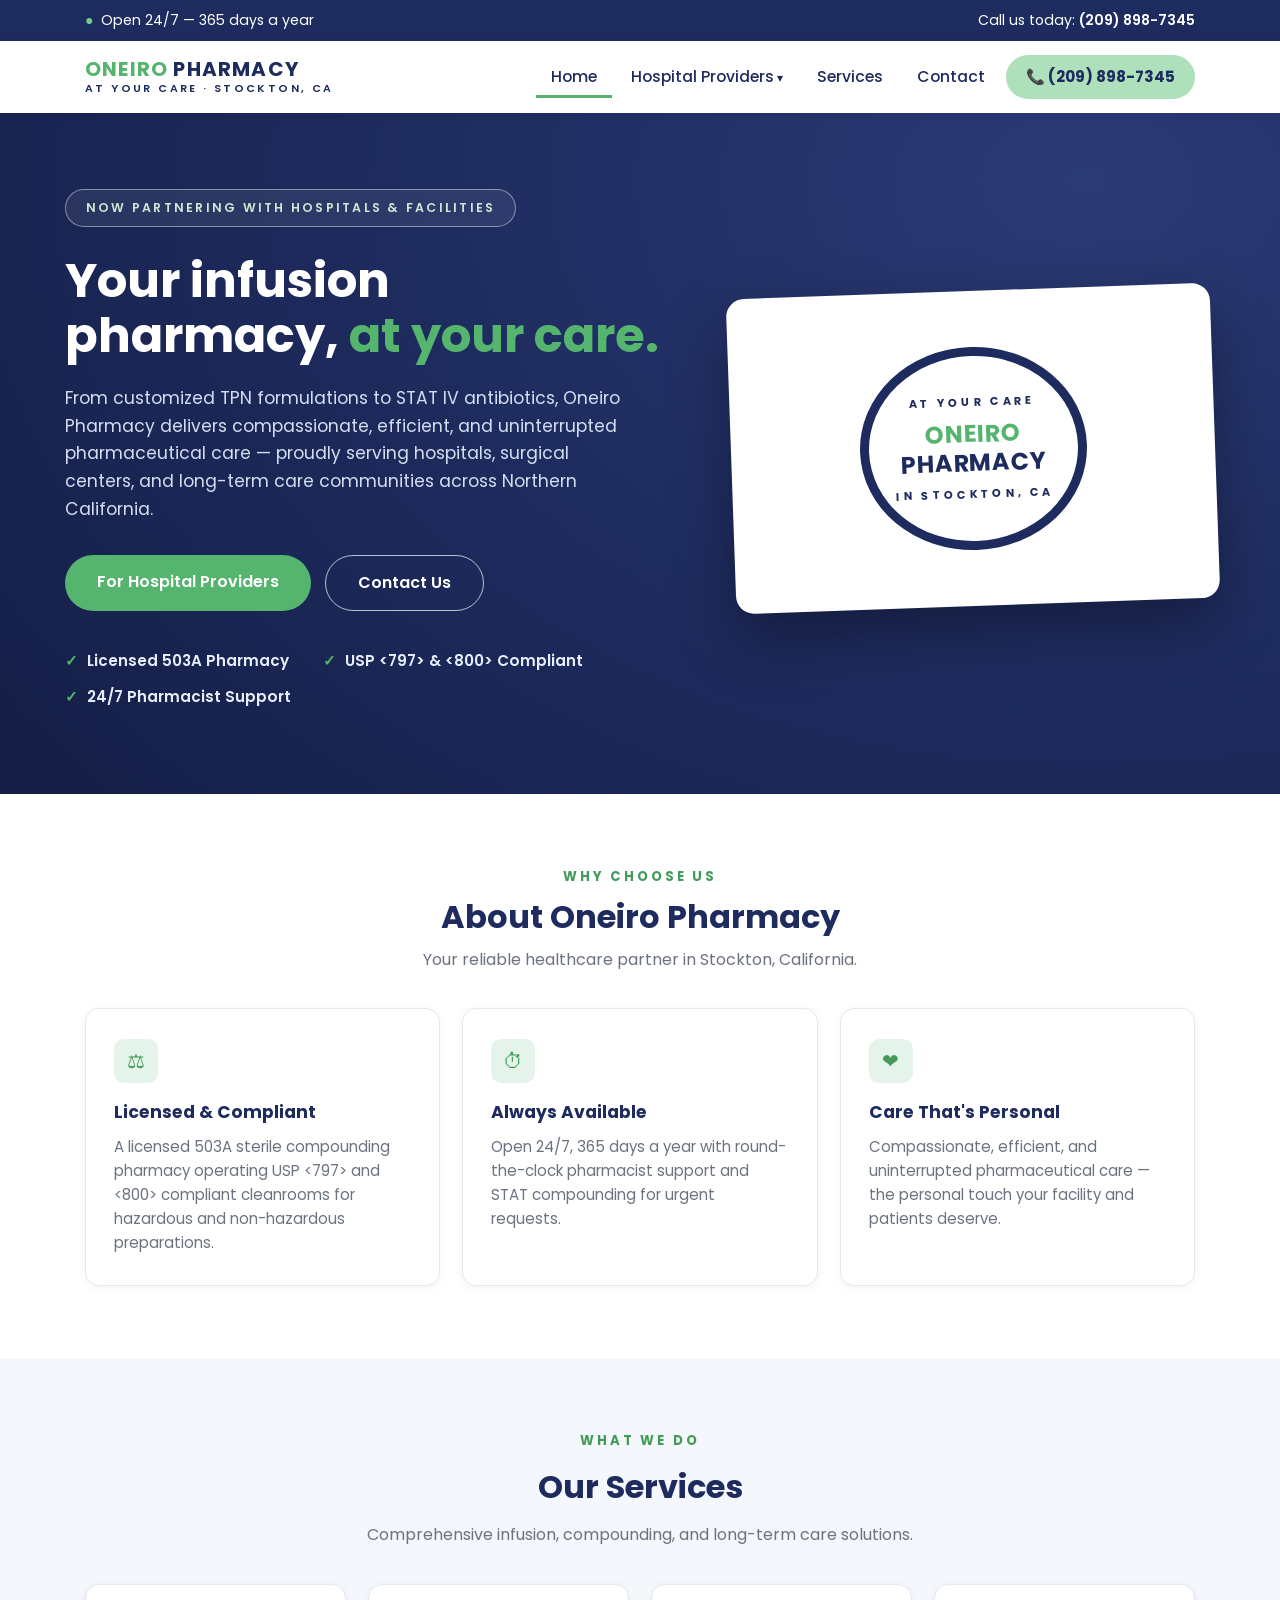
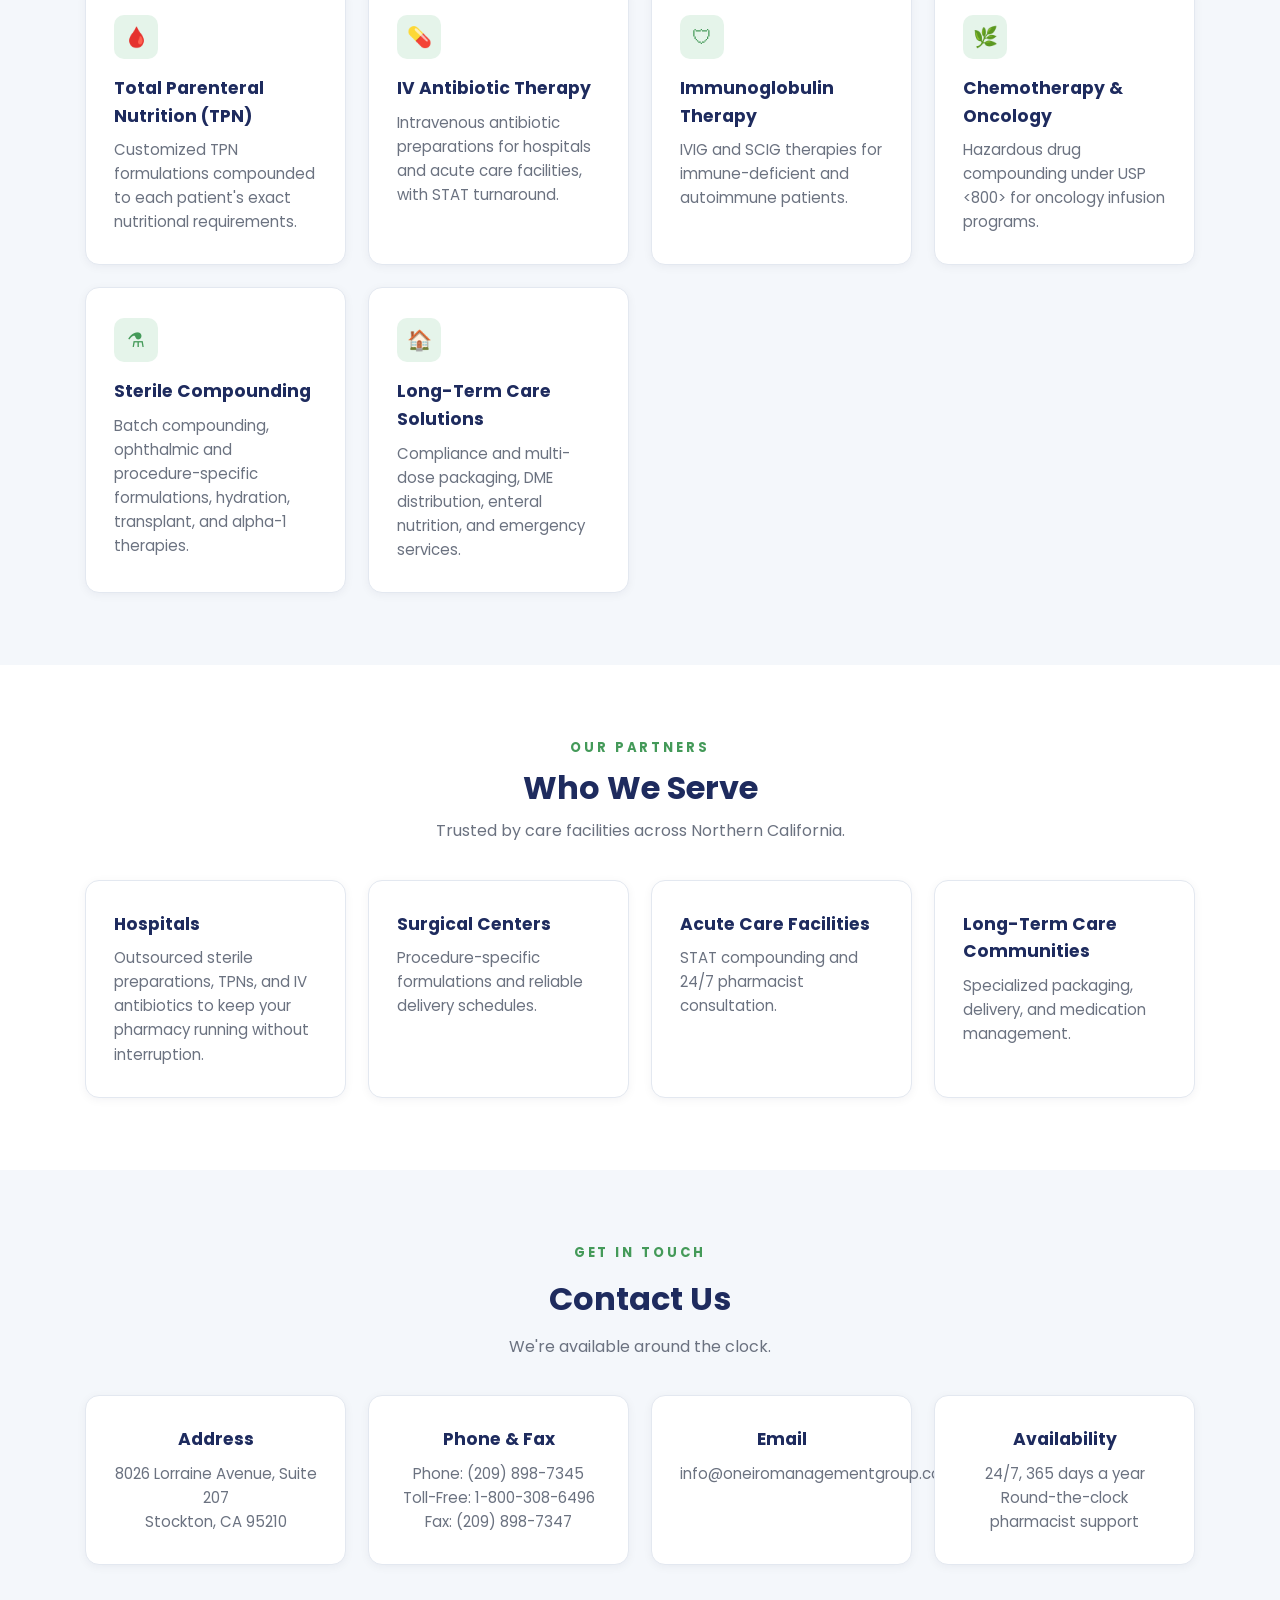
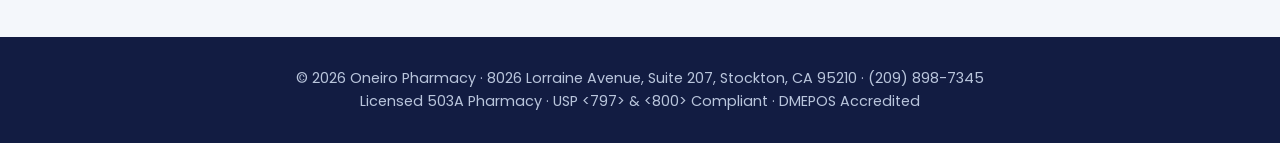
==== index.html @ b6389d04 "Oneiro Pharmacy website: homepage + hospital providers page Co-Authored-By: Claude Fable 5 <noreply@" ====
<!DOCTYPE html>
<html lang="en">
<head>
  <meta charset="UTF-8">
  <meta name="viewport" content="width=device-width, initial-scale=1.0">
  <title>Oneiro Pharmacy | Sterile Compounding &amp; Infusion Pharmacy in Stockton, CA</title>
  <link rel="preconnect" href="https://fonts.googleapis.com">
  <link rel="preconnect" href="https://fonts.gstatic.com" crossorigin>
  <link href="https://fonts.googleapis.com/css2?family=Poppins:wght@400;500;600;700&display=swap" rel="stylesheet">
  <link rel="stylesheet" href="style.css">
</head>
<body>

  <div class="topbar">
    <div class="inner">
      <div><span class="dot">●</span>Open 24/7 — 365 days a year</div>
      <div>Call us today: <strong>(209) 898-7345</strong></div>
    </div>
  </div>

  <header>
    <div class="nav-wrap">
      <a class="logo" href="index.html">
        <span class="logo-name">ONEIRO <b>PHARMACY</b></span>
        <span class="logo-sub">At Your Care &middot; Stockton, CA</span>
      </a>
      <nav>
        <ul>
          <li><a href="index.html" class="active">Home</a></li>
          <li class="dropdown">
            <a href="hospital-providers.html">Hospital Providers</a>
            <div class="dropdown-menu">
              <a href="hospital-providers.html?tab=tpn">TPNs</a>
              <a href="hospital-providers.html?tab=iv-antibiotics">IV Antibiotics</a>
            </div>
          </li>
          <li><a href="#services">Services</a></li>
          <li><a href="#contact">Contact</a></li>
        </ul>
        <a class="phone-pill" href="tel:+12098987345">&#128222; (209) 898-7345</a>
      </nav>
    </div>
  </header>

  <div class="hero">
    <div class="inner">
      <div>
        <span class="badge">Now Partnering With Hospitals &amp; Facilities</span>
        <h1>Your infusion pharmacy, <span class="accent">at your care.</span></h1>
        <p class="lead">From customized TPN formulations to STAT IV antibiotics, Oneiro Pharmacy delivers compassionate, efficient, and uninterrupted pharmaceutical care — proudly serving hospitals, surgical centers, and long-term care communities across Northern California.</p>
        <div class="hero-cta">
          <a class="btn" href="hospital-providers.html">For Hospital Providers</a>
          <a class="btn outline" href="#contact">Contact Us</a>
        </div>
        <ul class="checks">
          <li>Licensed 503A Pharmacy</li>
          <li>USP &lt;797&gt; &amp; &lt;800&gt; Compliant</li>
          <li>24/7 Pharmacist Support</li>
        </ul>
      </div>
      <div class="hero-card">
        <div class="oval">
          <div class="arc-top">At Your Care</div>
          <div class="oval-name">ONEIRO <b>PHARMACY</b></div>
          <div class="arc-bottom">In Stockton, CA</div>
        </div>
      </div>
    </div>
  </div>

  <section id="about" class="centered">
    <p class="eyebrow">Why Choose Us</p>
    <h2>About Oneiro Pharmacy</h2>
    <p class="section-sub">Your reliable healthcare partner in Stockton, California.</p>
    <div class="cards">
      <div class="card">
        <div class="icon">&#9878;</div>
        <h3>Licensed &amp; Compliant</h3>
        <p>A licensed 503A sterile compounding pharmacy operating USP &lt;797&gt; and &lt;800&gt; compliant cleanrooms for hazardous and non-hazardous preparations.</p>
      </div>
      <div class="card">
        <div class="icon">&#9201;</div>
        <h3>Always Available</h3>
        <p>Open 24/7, 365 days a year with round-the-clock pharmacist support and STAT compounding for urgent requests.</p>
      </div>
      <div class="card">
        <div class="icon">&#10084;</div>
        <h3>Care That's Personal</h3>
        <p>Compassionate, efficient, and uninterrupted pharmaceutical care — the personal touch your facility and patients deserve.</p>
      </div>
    </div>
  </section>

  <div class="band">
    <div class="band-inner centered">
      <p class="eyebrow">What We Do</p>
      <h2 id="services">Our Services</h2>
      <p class="section-sub" style="margin-left:auto;margin-right:auto;">Comprehensive infusion, compounding, and long-term care solutions.</p>
      <div class="cards">
        <div class="card">
          <div class="icon">&#129656;</div>
          <h3>Total Parenteral Nutrition (TPN)</h3>
          <p>Customized TPN formulations compounded to each patient's exact nutritional requirements.</p>
        </div>
        <div class="card">
          <div class="icon">&#128138;</div>
          <h3>IV Antibiotic Therapy</h3>
          <p>Intravenous antibiotic preparations for hospitals and acute care facilities, with STAT turnaround.</p>
        </div>
        <div class="card">
          <div class="icon">&#128737;</div>
          <h3>Immunoglobulin Therapy</h3>
          <p>IVIG and SCIG therapies for immune-deficient and autoimmune patients.</p>
        </div>
        <div class="card">
          <div class="icon">&#127807;</div>
          <h3>Chemotherapy &amp; Oncology</h3>
          <p>Hazardous drug compounding under USP &lt;800&gt; for oncology infusion programs.</p>
        </div>
        <div class="card">
          <div class="icon">&#9879;</div>
          <h3>Sterile Compounding</h3>
          <p>Batch compounding, ophthalmic and procedure-specific formulations, hydration, transplant, and alpha-1 therapies.</p>
        </div>
        <div class="card">
          <div class="icon">&#127968;</div>
          <h3>Long-Term Care Solutions</h3>
          <p>Compliance and multi-dose packaging, DME distribution, enteral nutrition, and emergency services.</p>
        </div>
      </div>
    </div>
  </div>

  <section id="who-we-serve" class="centered">
    <p class="eyebrow">Our Partners</p>
    <h2>Who We Serve</h2>
    <p class="section-sub">Trusted by care facilities across Northern California.</p>
    <div class="cards">
      <div class="card"><h3>Hospitals</h3><p>Outsourced sterile preparations, TPNs, and IV antibiotics to keep your pharmacy running without interruption.</p></div>
      <div class="card"><h3>Surgical Centers</h3><p>Procedure-specific formulations and reliable delivery schedules.</p></div>
      <div class="card"><h3>Acute Care Facilities</h3><p>STAT compounding and 24/7 pharmacist consultation.</p></div>
      <div class="card"><h3>Long-Term Care Communities</h3><p>Specialized packaging, delivery, and medication management.</p></div>
    </div>
  </section>

  <div class="band">
    <div class="band-inner centered" id="contact">
      <p class="eyebrow">Get In Touch</p>
      <h2>Contact Us</h2>
      <p class="section-sub" style="margin-left:auto;margin-right:auto;">We're available around the clock.</p>
      <div class="contact-grid">
        <div class="card">
          <h3>Address</h3>
          <p>8026 Lorraine Avenue, Suite 207<br>Stockton, CA 95210</p>
        </div>
        <div class="card">
          <h3>Phone &amp; Fax</h3>
          <p>Phone: (209) 898-7345<br>Toll-Free: 1-800-308-6496<br>Fax: (209) 898-7347</p>
        </div>
        <div class="card">
          <h3>Email</h3>
          <p>info@oneiromanagementgroup.com</p>
        </div>
        <div class="card">
          <h3>Availability</h3>
          <p>24/7, 365 days a year<br>Round-the-clock pharmacist support</p>
        </div>
      </div>
    </div>
  </div>

  <footer>
    <p>&copy; 2026 Oneiro Pharmacy &middot; 8026 Lorraine Avenue, Suite 207, Stockton, CA 95210 &middot; (209) 898-7345</p>
    <p>Licensed 503A Pharmacy &middot; USP &lt;797&gt; &amp; &lt;800&gt; Compliant &middot; DMEPOS Accredited</p>
  </footer>

</body>
</html>
---- style.css ----
/* Oneiro Pharmacy — simple site styles */
* {
  margin: 0;
  padding: 0;
  box-sizing: border-box;
}

:root {
  --navy: #1e2b5e;
  --navy-deep: #121c42;
  --green: #55b46d;
  --green-dark: #449a59;
  --green-pill: #aee0bb;
  --light: #eaf1f8;
  --ink: #1f2937;
  --gray: #6b7280;
  --bg: #ffffff;
  --white: #ffffff;
}

body {
  font-family: "Poppins", "Segoe UI", -apple-system, BlinkMacSystemFont, Arial, sans-serif;
  color: var(--ink);
  background: var(--bg);
  line-height: 1.6;
}

/* ===== Top info bar ===== */
.topbar {
  background: var(--navy);
  color: var(--white);
  font-size: 0.88rem;
}

.topbar .inner {
  max-width: 1150px;
  margin: 0 auto;
  padding: 9px 20px;
  display: flex;
  justify-content: space-between;
  align-items: center;
  gap: 12px;
  flex-wrap: wrap;
}

.topbar .dot {
  color: #6fd08c;
  margin-right: 7px;
}

.topbar strong {
  font-weight: 600;
}

/* ===== Header / Nav ===== */
header {
  background: var(--white);
  position: sticky;
  top: 0;
  z-index: 100;
  box-shadow: 0 1px 8px rgba(19, 28, 63, 0.1);
}

.nav-wrap {
  max-width: 1150px;
  margin: 0 auto;
  padding: 14px 20px;
  display: flex;
  align-items: center;
  justify-content: space-between;
  gap: 18px;
}

.logo {
  text-decoration: none;
  line-height: 1.25;
}

.logo .logo-name {
  display: block;
  color: var(--green);
  font-weight: 700;
  font-size: 1.25rem;
  letter-spacing: 0.06em;
}

.logo .logo-name b {
  color: var(--navy);
  font-weight: 700;
}

.logo .logo-sub {
  display: block;
  color: var(--navy);
  font-size: 0.68rem;
  font-weight: 600;
  letter-spacing: 0.22em;
  text-transform: uppercase;
}

nav {
  display: flex;
  align-items: center;
  gap: 6px;
}

nav ul {
  list-style: none;
  display: flex;
  gap: 4px;
  align-items: center;
}

nav a {
  display: block;
  padding: 9px 15px;
  color: var(--navy);
  text-decoration: none;
  font-weight: 500;
  font-size: 0.98rem;
  border-radius: 6px;
}

nav ul a:hover {
  color: var(--green-dark);
}

nav ul a.active {
  color: var(--navy);
  box-shadow: inset 0 -3px 0 var(--green);
  border-radius: 0;
}

.phone-pill {
  background: var(--green-pill);
  color: var(--navy);
  font-weight: 700;
  padding: 10px 20px;
  border-radius: 999px;
  text-decoration: none;
  font-size: 0.95rem;
  white-space: nowrap;
}

.phone-pill:hover {
  background: #8fd2a0;
}

/* Dropdown */
.dropdown {
  position: relative;
}

.dropdown > a::after {
  content: " ▾";
  font-size: 0.75em;
}

.dropdown-menu {
  display: none;
  position: absolute;
  top: 100%;
  left: 0;
  background: var(--white);
  min-width: 200px;
  border: 1px solid #e5e7eb;
  border-radius: 8px;
  box-shadow: 0 8px 20px rgba(0, 0, 0, 0.12);
  padding: 6px;
  flex-direction: column;
  gap: 2px;
}

.dropdown:hover .dropdown-menu,
.dropdown:focus-within .dropdown-menu {
  display: flex;
}

.dropdown-menu a {
  padding: 10px 14px;
  border-radius: 6px;
  font-weight: 400;
}

.dropdown-menu a:hover {
  background: var(--light);
}

/* ===== Hero ===== */
.hero {
  background: radial-gradient(120% 160% at 85% 10%, #2a3a75 0%, var(--navy) 45%, var(--navy-deep) 100%);
  color: var(--white);
  padding: 76px 20px 84px;
}

.hero .inner {
  max-width: 1150px;
  margin: 0 auto;
  display: grid;
  grid-template-columns: 1.25fr 1fr;
  gap: 60px;
  align-items: center;
}

.badge {
  display: inline-block;
  border: 1.5px solid rgba(255, 255, 255, 0.45);
  background: rgba(255, 255, 255, 0.07);
  color: #cde9d6;
  font-size: 0.78rem;
  font-weight: 600;
  letter-spacing: 0.18em;
  text-transform: uppercase;
  padding: 8px 20px;
  border-radius: 999px;
  margin-bottom: 26px;
}

.hero h1 {
  font-size: 3rem;
  line-height: 1.15;
  font-weight: 700;
  margin-bottom: 22px;
}

.hero h1 .accent {
  color: var(--green);
}

.hero .lead {
  font-size: 1.08rem;
  color: #d4ddef;
  margin-bottom: 32px;
  max-width: 560px;
}

.hero-cta {
  display: flex;
  gap: 14px;
  flex-wrap: wrap;
  margin-bottom: 38px;
}

.btn {
  display: inline-block;
  background: var(--green);
  color: var(--white);
  padding: 14px 32px;
  border-radius: 999px;
  text-decoration: none;
  font-weight: 600;
}

.btn:hover {
  background: var(--green-dark);
}

.btn.outline {
  background: transparent;
  color: var(--white);
  border: 1.5px solid rgba(255, 255, 255, 0.7);
}

.btn.outline:hover {
  background: rgba(255, 255, 255, 0.12);
}

.checks {
  display: flex;
  flex-wrap: wrap;
  gap: 12px 34px;
  list-style: none;
}

.checks li {
  font-weight: 600;
  font-size: 0.95rem;
  color: #e8eef9;
}

.checks li::before {
  content: "✓";
  color: var(--green);
  font-weight: 700;
  margin-right: 9px;
}

/* Hero logo card */
.hero-card {
  background: var(--white);
  border-radius: 18px;
  padding: 56px 36px;
  transform: rotate(-2deg);
  box-shadow: 0 24px 60px rgba(0, 0, 0, 0.35);
  text-align: center;
}

.oval {
  border: 9px solid var(--navy);
  border-radius: 50%;
  padding: 38px 26px;
  display: inline-block;
}

.oval .arc-top {
  color: var(--navy);
  font-size: 0.7rem;
  font-weight: 700;
  letter-spacing: 0.3em;
  text-transform: uppercase;
  margin-bottom: 8px;
}

.oval .oval-name {
  color: var(--green);
  font-weight: 700;
  font-size: 1.5rem;
  letter-spacing: 0.04em;
  line-height: 1.2;
}

.oval .oval-name b {
  display: block;
  color: var(--navy);
}

.oval .arc-bottom {
  color: var(--navy);
  font-size: 0.7rem;
  font-weight: 700;
  letter-spacing: 0.3em;
  text-transform: uppercase;
  margin-top: 8px;
}

/* ===== Sections ===== */
section {
  max-width: 1150px;
  margin: 0 auto;
  padding: 72px 20px;
}

.eyebrow {
  color: var(--green-dark);
  font-size: 0.82rem;
  font-weight: 700;
  letter-spacing: 0.22em;
  text-transform: uppercase;
  margin-bottom: 10px;
}

section h2 {
  color: var(--navy);
  font-size: 2rem;
  line-height: 1.25;
  margin-bottom: 10px;
}

.section-sub {
  color: var(--gray);
  margin-bottom: 36px;
  max-width: 640px;
}

.centered {
  text-align: center;
}

.centered .section-sub {
  margin-left: auto;
  margin-right: auto;
}

.cards {
  display: grid;
  grid-template-columns: repeat(auto-fit, minmax(260px, 1fr));
  gap: 22px;
  text-align: left;
}

.card {
  background: var(--white);
  border: 1px solid #e3e8f0;
  border-radius: 14px;
  padding: 30px 28px;
  box-shadow: 0 2px 10px rgba(19, 28, 63, 0.05);
}

.card h3 {
  color: var(--navy);
  margin-bottom: 8px;
  font-size: 1.08rem;
}

.card .icon {
  width: 44px;
  height: 44px;
  border-radius: 10px;
  background: #e5f4ea;
  color: var(--green-dark);
  display: flex;
  align-items: center;
  justify-content: center;
  font-size: 1.25rem;
  margin-bottom: 16px;
}

.card p {
  color: var(--gray);
  font-size: 0.94rem;
}

/* Alternating section background */
.band {
  background: #f4f7fb;
}

.band-inner {
  max-width: 1150px;
  margin: 0 auto;
  padding: 72px 20px;
}

.band-inner h2 {
  color: var(--navy);
  font-size: 2rem;
  margin-bottom: 10px;
}

/* ===== Provider page tabs ===== */
.tabs {
  display: flex;
  gap: 8px;
  margin-bottom: 30px;
  border-bottom: 2px solid #e5e7eb;
}

.tab-btn {
  background: none;
  border: none;
  padding: 12px 24px;
  font-size: 1rem;
  font-family: inherit;
  font-weight: 600;
  color: var(--gray);
  cursor: pointer;
  border-bottom: 3px solid transparent;
  margin-bottom: -2px;
}

.tab-btn:hover {
  color: var(--green-dark);
}

.tab-btn.active {
  color: var(--navy);
  border-bottom-color: var(--green);
}

.tab-panel {
  display: none;
}

.tab-panel.active {
  display: block;
}

.tab-panel h2 {
  margin-top: 4px;
}

.tab-panel ul {
  margin: 18px 0 28px;
  list-style: none;
}

.tab-panel li {
  margin-bottom: 10px;
  padding-left: 28px;
  position: relative;
}

.tab-panel li::before {
  content: "✓";
  color: var(--green);
  font-weight: 700;
  position: absolute;
  left: 0;
}

.page-title {
  background: radial-gradient(120% 160% at 85% 10%, #2a3a75 0%, var(--navy) 45%, var(--navy-deep) 100%);
  padding: 58px 20px;
  text-align: center;
}

.page-title h1 {
  color: var(--white);
  font-size: 2.3rem;
}

.page-title p {
  color: #c8d4e8;
  max-width: 640px;
  margin: 10px auto 0;
}

/* ===== Contact / Footer ===== */
.contact-grid {
  display: grid;
  grid-template-columns: repeat(auto-fit, minmax(240px, 1fr));
  gap: 22px;
}

footer {
  background: var(--navy-deep);
  color: #b9c5dc;
  text-align: center;
  padding: 30px 20px;
  font-size: 0.9rem;
}

footer a {
  color: var(--white);
}

@media (max-width: 860px) {
  .hero .inner {
    grid-template-columns: 1fr;
    gap: 44px;
  }

  .hero h1 {
    font-size: 2.1rem;
  }

  .hero-card {
    max-width: 380px;
    margin: 0 auto;
  }
}

@media (max-width: 760px) {
  .nav-wrap {
    flex-direction: column;
    gap: 10px;
  }

  .topbar .inner {
    justify-content: center;
  }
}
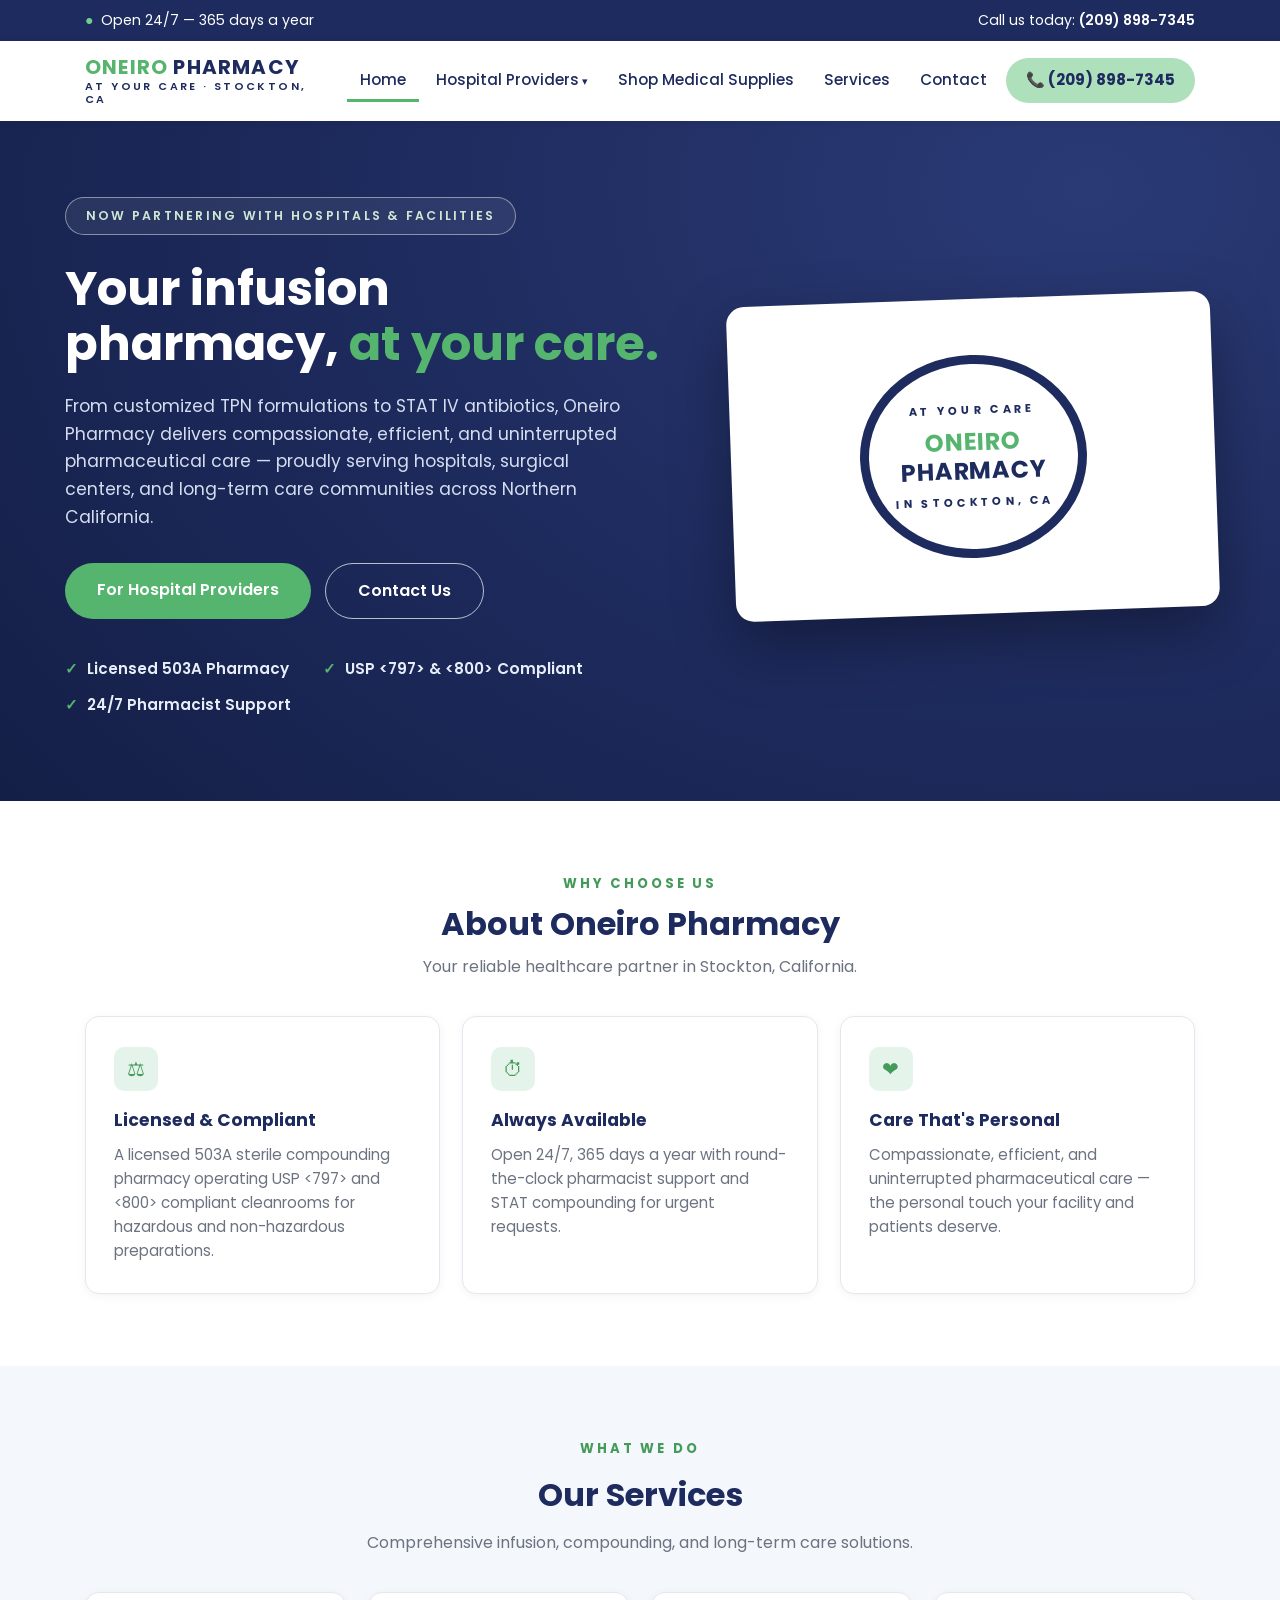
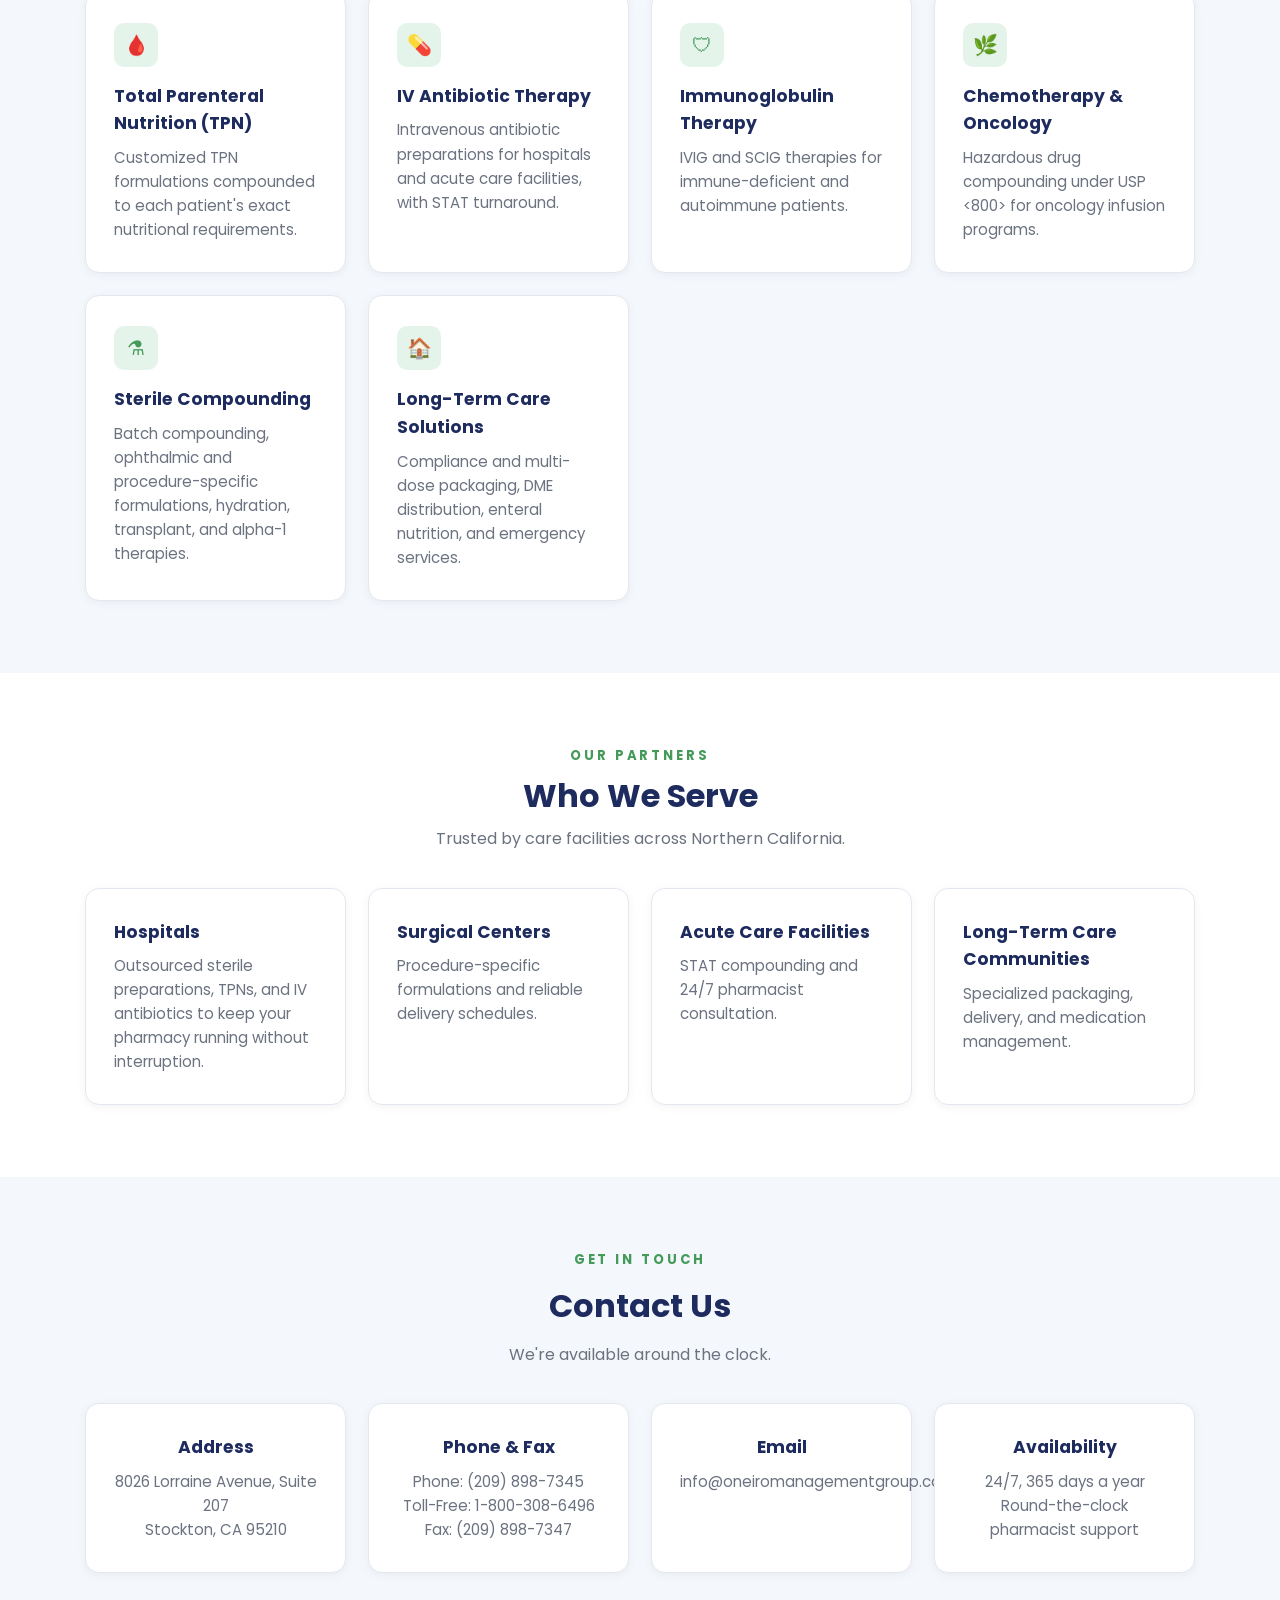
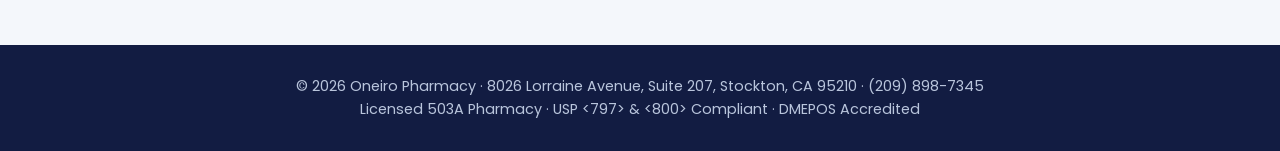
==== commit 741c7d39: "Add Enteral Formula, DME Supplies, and Infant Formula tabs to Hospital Providers Co-Authored-By: Cla" ====
--- a/index.html
+++ b/index.html
@@ -32,8 +32,13 @@
             <div class="dropdown-menu">
               <a href="hospital-providers.html?tab=tpn">TPNs</a>
               <a href="hospital-providers.html?tab=iv-antibiotics">IV Antibiotics</a>
+              <a href="hospital-providers.html?tab=enteral-formula">Enteral Formula</a>
+              <a href="hospital-providers.html?tab=dme-supplies">DME Supplies</a>
+              <a href="hospital-providers.html?tab=infant-formula">Infant Formula</a>
+              <a href="hospital-providers.html?tab=pay">Pay Your Bill</a>
             </div>
           </li>
+          <li><a href="shop.html">Shop Medical Supplies</a></li>
           <li><a href="#services">Services</a></li>
           <li><a href="#contact">Contact</a></li>
         </ul>
--- a/style.css
+++ b/style.css
@@ -18,6 +18,10 @@
   --white: #ffffff;
 }
 
+[hidden] {
+  display: none !important;
+}
+
 body {
   font-family: "Poppins", "Segoe UI", -apple-system, BlinkMacSystemFont, Arial, sans-serif;
   color: var(--ink);
@@ -113,12 +117,13 @@
 
 nav a {
   display: block;
-  padding: 9px 15px;
+  padding: 9px 13px;
   color: var(--navy);
   text-decoration: none;
   font-weight: 500;
-  font-size: 0.98rem;
+  font-size: 0.95rem;
   border-radius: 6px;
+  white-space: nowrap;
 }
 
 nav ul a:hover {
@@ -430,6 +435,7 @@
 /* ===== Provider page tabs ===== */
 .tabs {
   display: flex;
+  flex-wrap: wrap;
   gap: 8px;
   margin-bottom: 30px;
   border-bottom: 2px solid #e5e7eb;
@@ -488,6 +494,175 @@
   left: 0;
 }
 
+/* Shop medical supplies */
+.shop-grid {
+  display: grid;
+  grid-template-columns: repeat(auto-fill, minmax(210px, 1fr));
+  gap: 30px 24px;
+}
+
+.shop-card h3 {
+  color: var(--navy);
+  font-size: 1.02rem;
+  margin: 14px 0 4px;
+}
+
+.shop-card .arrow {
+  color: var(--green-dark);
+  transition: transform 0.15s ease;
+  display: inline-block;
+}
+
+.shop-card:hover .arrow {
+  transform: translateX(4px);
+}
+
+.shop-card p {
+  color: var(--gray);
+  font-size: 0.86rem;
+  line-height: 1.5;
+}
+
+.shop-img {
+  border-radius: 14px;
+  aspect-ratio: 4 / 3;
+  display: flex;
+  align-items: center;
+  justify-content: center;
+  border: 1px solid #e3e8f0;
+}
+
+.shop-img svg {
+  width: 58%;
+  height: 58%;
+}
+
+.tint-blue {
+  background: var(--light);
+}
+
+.tint-green {
+  background: #e5f4ea;
+}
+
+.shop-cta {
+  margin-top: 64px;
+  background: var(--light);
+  border-radius: 16px;
+  padding: 44px 30px;
+  text-align: center;
+}
+
+.shop-cta h2 {
+  margin-bottom: 8px;
+}
+
+.shop-cta p {
+  color: var(--gray);
+  max-width: 560px;
+  margin: 0 auto 24px;
+}
+
+.btn.outline-dark {
+  background: transparent;
+  color: var(--navy);
+  border: 1.5px solid var(--navy);
+  margin-left: 10px;
+}
+
+.btn.outline-dark:hover {
+  background: rgba(30, 43, 94, 0.08);
+}
+
+/* Bill pay */
+.pay-grid {
+  display: grid;
+  grid-template-columns: 1.2fr 1fr;
+  gap: 34px;
+  align-items: start;
+  margin-top: 8px;
+}
+
+.pay-form {
+  background: var(--white);
+  border: 1px solid #e3e8f0;
+  border-radius: 14px;
+  padding: 32px;
+  box-shadow: 0 2px 10px rgba(19, 28, 63, 0.05);
+  display: flex;
+  flex-direction: column;
+  gap: 18px;
+}
+
+.pay-form label {
+  display: flex;
+  flex-direction: column;
+  gap: 6px;
+  font-weight: 600;
+  font-size: 0.92rem;
+  color: var(--navy);
+}
+
+.pay-form input {
+  font-family: inherit;
+  font-size: 1rem;
+  padding: 12px 14px;
+  border: 1.5px solid #d4dbe7;
+  border-radius: 8px;
+  color: var(--ink);
+}
+
+.pay-form input:focus {
+  outline: none;
+  border-color: var(--green);
+  box-shadow: 0 0 0 3px rgba(85, 180, 109, 0.2);
+}
+
+.pay-btn {
+  border: none;
+  cursor: pointer;
+  font-family: inherit;
+  font-size: 1rem;
+  margin-top: 4px;
+}
+
+.pay-note {
+  color: var(--gray);
+  font-size: 0.85rem;
+}
+
+.pay-aside h3 {
+  color: var(--navy);
+  margin-bottom: 12px;
+}
+
+.pay-aside p {
+  margin-bottom: 12px;
+}
+
+.pay-success {
+  background: #eef8f1;
+  border: 1.5px solid var(--green);
+  border-radius: 14px;
+  padding: 32px;
+  max-width: 640px;
+}
+
+.pay-success h3 {
+  color: var(--navy);
+  margin-bottom: 10px;
+}
+
+.pay-success p {
+  margin-bottom: 10px;
+}
+
+@media (max-width: 860px) {
+  .pay-grid {
+    grid-template-columns: 1fr;
+  }
+}
+
 .page-title {
   background: radial-gradient(120% 160% at 85% 10%, #2a3a75 0%, var(--navy) 45%, var(--navy-deep) 100%);
   padding: 58px 20px;
@@ -540,11 +715,22 @@
   }
 }
 
-@media (max-width: 760px) {
+@media (max-width: 1100px) {
   .nav-wrap {
     flex-direction: column;
     gap: 10px;
   }
+}
+
+@media (max-width: 760px) {
+  nav {
+    flex-direction: column;
+  }
+
+  nav ul {
+    flex-wrap: wrap;
+    justify-content: center;
+  }
 
   .topbar .inner {
     justify-content: center;
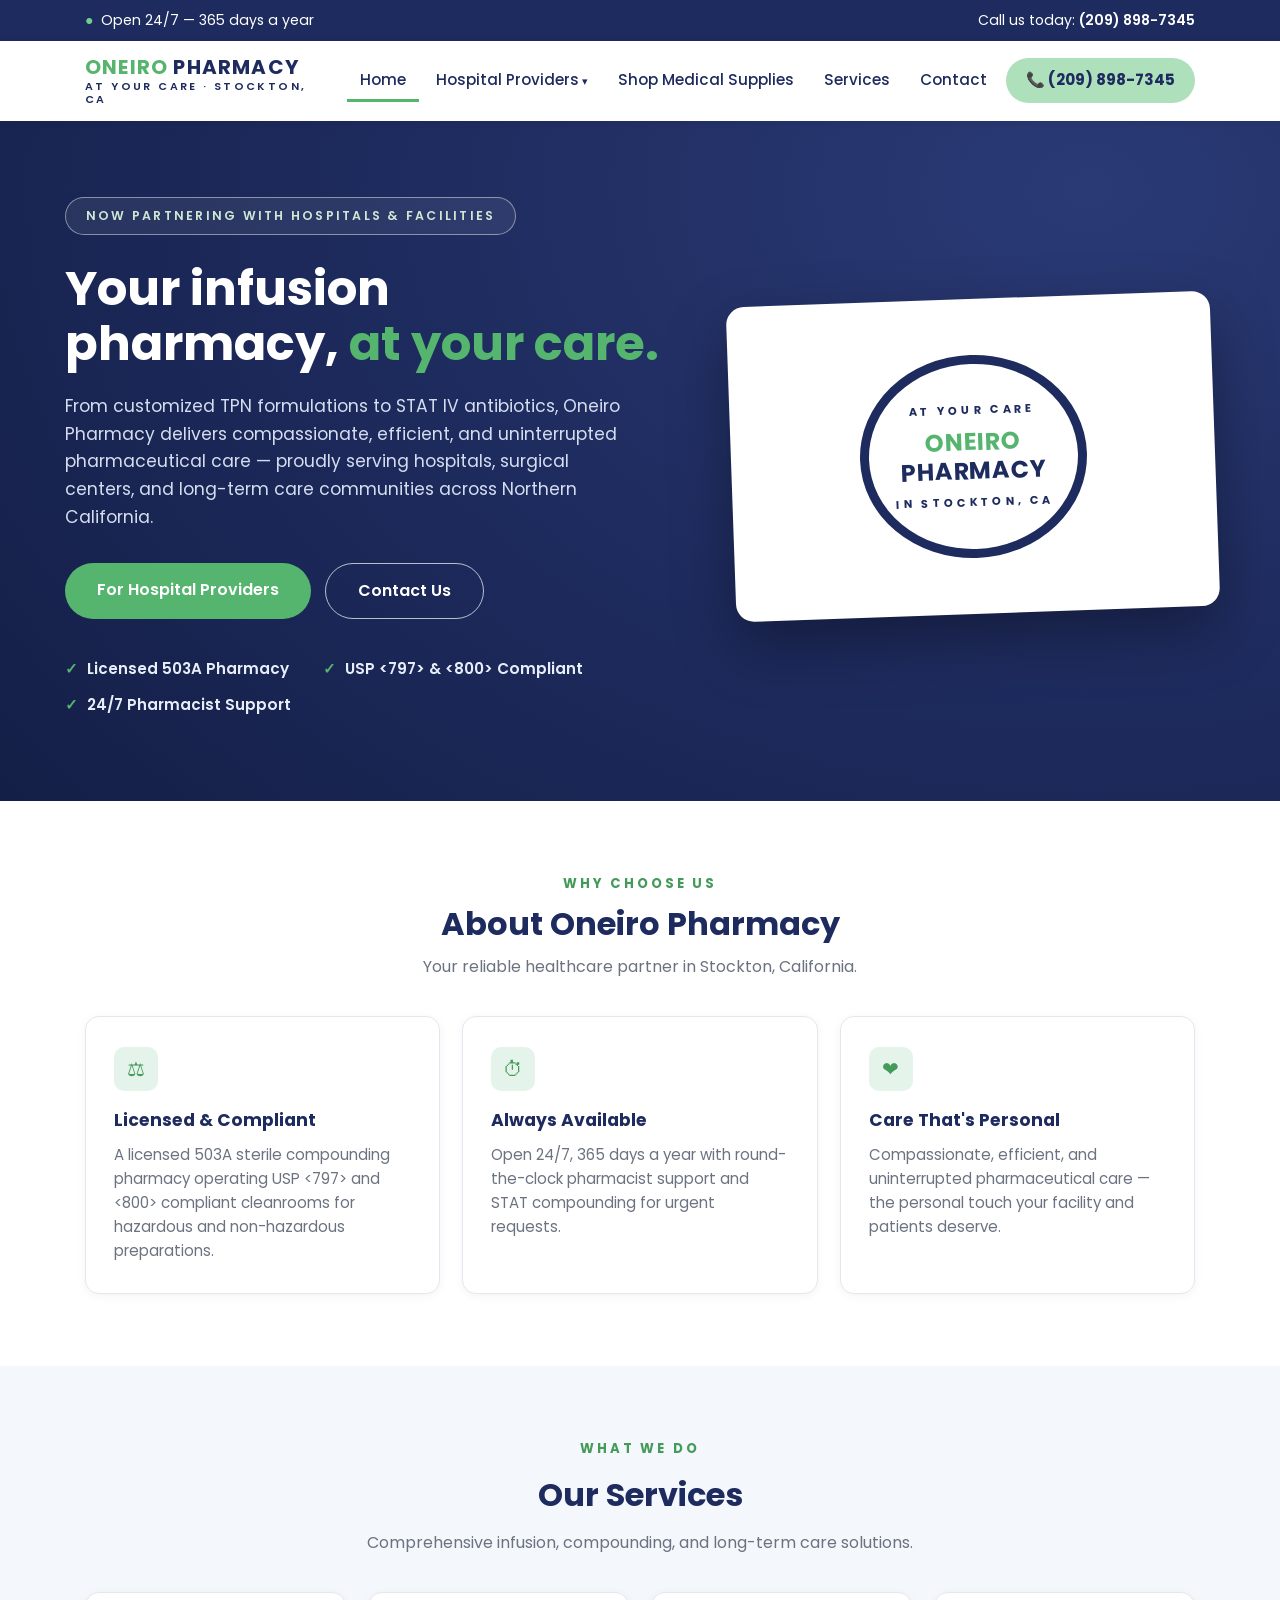
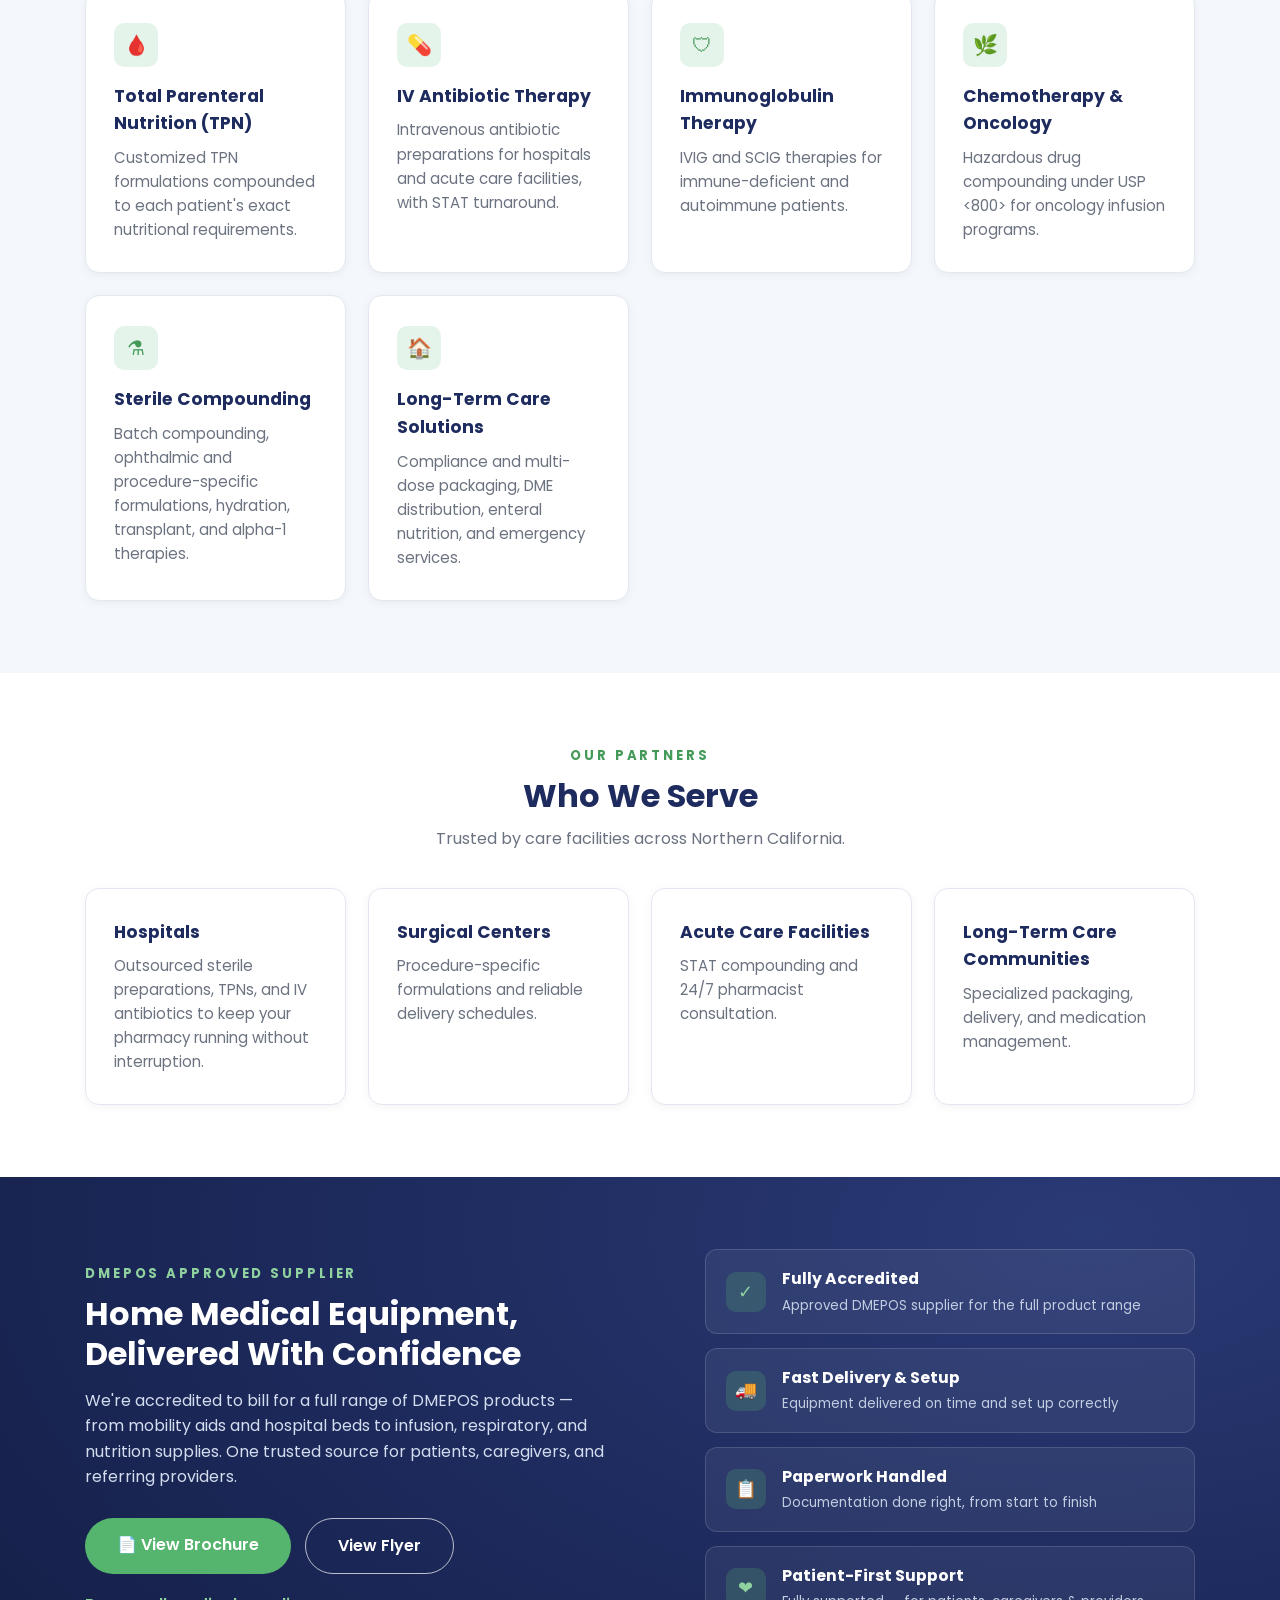
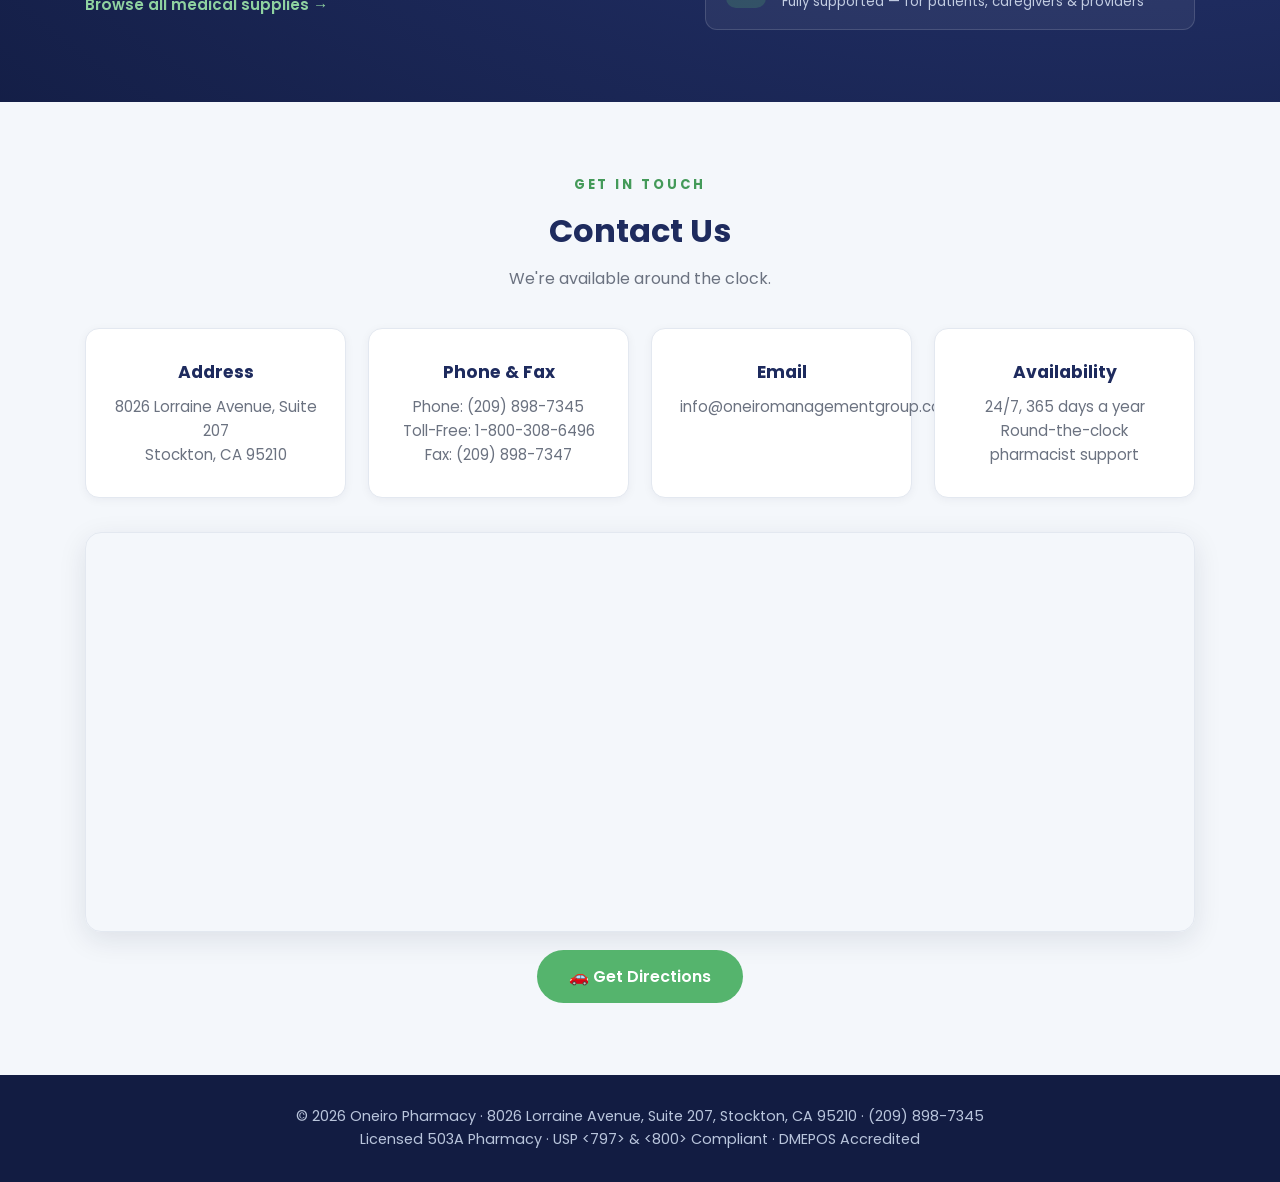
==== commit ef5834ca: "Add Google Maps embed with directions button to homepage contact section Co-Authored-By: Claude Fabl" ====
--- a/index.html
+++ b/index.html
@@ -148,6 +148,27 @@
     </div>
   </section>
 
+  <div class="brochure-band">
+    <div class="brochure-inner">
+      <div>
+        <p class="eyebrow light">DMEPOS Approved Supplier</p>
+        <h2>Home Medical Equipment,<br>Delivered With Confidence</h2>
+        <p class="brochure-lead">We're accredited to bill for a full range of DMEPOS products — from mobility aids and hospital beds to infusion, respiratory, and nutrition supplies. One trusted source for patients, caregivers, and referring providers.</p>
+        <div class="brochure-cta">
+          <a class="btn" href="brochure.html">&#128196; View Brochure</a>
+          <a class="btn outline" href="flyer.html">View Flyer</a>
+        </div>
+        <a class="brochure-link" href="shop.html">Browse all medical supplies &#8594;</a>
+      </div>
+      <div class="brochure-features">
+        <div class="feature"><span class="f-icon">&#10003;</span><div><strong>Fully Accredited</strong><small>Approved DMEPOS supplier for the full product range</small></div></div>
+        <div class="feature"><span class="f-icon">&#128666;</span><div><strong>Fast Delivery &amp; Setup</strong><small>Equipment delivered on time and set up correctly</small></div></div>
+        <div class="feature"><span class="f-icon">&#128203;</span><div><strong>Paperwork Handled</strong><small>Documentation done right, from start to finish</small></div></div>
+        <div class="feature"><span class="f-icon">&#10084;</span><div><strong>Patient-First Support</strong><small>Fully supported — for patients, caregivers &amp; providers</small></div></div>
+      </div>
+    </div>
+  </div>
+
   <div class="band">
     <div class="band-inner centered" id="contact">
       <p class="eyebrow">Get In Touch</p>
@@ -171,6 +192,17 @@
           <p>24/7, 365 days a year<br>Round-the-clock pharmacist support</p>
         </div>
       </div>
+      <div class="map-wrap">
+        <iframe
+          src="https://www.google.com/maps?q=8026+Lorraine+Ave+%23207,+Stockton,+CA+95210&output=embed"
+          title="Map to Oneiro Pharmacy — 8026 Lorraine Avenue, Suite 207, Stockton, CA"
+          loading="lazy"
+          allowfullscreen
+          referrerpolicy="no-referrer-when-downgrade"></iframe>
+        <div class="map-actions">
+          <a class="btn" href="https://www.google.com/maps/dir/?api=1&destination=8026+Lorraine+Ave+%23207,+Stockton,+CA+95210" target="_blank">&#128663; Get Directions</a>
+        </div>
+      </div>
     </div>
   </div>
 
--- a/style.css
+++ b/style.css
@@ -432,6 +432,303 @@
   margin-bottom: 10px;
 }
 
+/* ===== Brochure band ===== */
+.brochure-band {
+  background: radial-gradient(120% 160% at 85% 10%, #2a3a75 0%, var(--navy) 45%, var(--navy-deep) 100%);
+  color: var(--white);
+}
+
+.brochure-inner {
+  max-width: 1150px;
+  margin: 0 auto;
+  padding: 72px 20px;
+  display: grid;
+  grid-template-columns: 1.15fr 1fr;
+  gap: 56px;
+  align-items: center;
+}
+
+.eyebrow.light {
+  color: #8fd2a0;
+}
+
+.brochure-band h2 {
+  color: var(--white);
+  font-size: 2rem;
+  line-height: 1.25;
+  margin-bottom: 14px;
+}
+
+.brochure-lead {
+  color: #d4ddef;
+  margin-bottom: 28px;
+  max-width: 520px;
+}
+
+.brochure-cta {
+  display: flex;
+  gap: 14px;
+  flex-wrap: wrap;
+  margin-bottom: 18px;
+}
+
+.brochure-link {
+  color: #8fd2a0;
+  font-weight: 600;
+  font-size: 0.95rem;
+  text-decoration: none;
+}
+
+.brochure-link:hover {
+  color: var(--white);
+}
+
+.brochure-features {
+  display: grid;
+  gap: 14px;
+}
+
+.feature {
+  background: rgba(255, 255, 255, 0.06);
+  border: 1px solid rgba(255, 255, 255, 0.14);
+  border-radius: 12px;
+  padding: 16px 20px;
+  display: flex;
+  align-items: center;
+  gap: 16px;
+}
+
+.feature .f-icon {
+  width: 40px;
+  height: 40px;
+  flex: none;
+  border-radius: 10px;
+  background: rgba(85, 180, 109, 0.22);
+  color: #8fd2a0;
+  display: flex;
+  align-items: center;
+  justify-content: center;
+  font-size: 1.1rem;
+}
+
+.feature strong {
+  display: block;
+  font-size: 0.98rem;
+}
+
+.feature small {
+  color: #c3cde2;
+  font-size: 0.83rem;
+  line-height: 1.45;
+}
+
+@media (max-width: 860px) {
+  .brochure-inner {
+    grid-template-columns: 1fr;
+    gap: 40px;
+  }
+}
+
+/* ===== Category guide modal ===== */
+.shop-card {
+  cursor: pointer;
+}
+
+.shop-card:focus-visible {
+  outline: 3px solid var(--green);
+  outline-offset: 4px;
+  border-radius: 14px;
+}
+
+.modal-overlay {
+  position: fixed;
+  inset: 0;
+  background: rgba(18, 28, 66, 0.65);
+  z-index: 200;
+  display: flex;
+  align-items: flex-start;
+  justify-content: center;
+  padding: 40px 16px;
+  overflow-y: auto;
+}
+
+.modal {
+  background: var(--white);
+  border-radius: 18px;
+  max-width: 640px;
+  width: 100%;
+  padding: 40px 38px;
+  position: relative;
+  box-shadow: 0 30px 80px rgba(0, 0, 0, 0.35);
+}
+
+.modal-close {
+  position: absolute;
+  top: 14px;
+  right: 16px;
+  background: var(--light);
+  border: none;
+  width: 38px;
+  height: 38px;
+  border-radius: 50%;
+  font-size: 1.4rem;
+  line-height: 1;
+  color: var(--navy);
+  cursor: pointer;
+}
+
+.modal-close:hover {
+  background: #d8e4f2;
+}
+
+.modal h2 {
+  color: var(--navy);
+  font-size: 1.6rem;
+  margin-bottom: 10px;
+}
+
+.guide-desc {
+  color: var(--gray);
+  margin-bottom: 22px;
+}
+
+.guide-h {
+  color: var(--navy);
+  font-size: 0.95rem;
+  text-transform: uppercase;
+  letter-spacing: 0.08em;
+  margin: 20px 0 10px;
+}
+
+.guide-list {
+  list-style: none;
+}
+
+.guide-list li {
+  padding-left: 26px;
+  position: relative;
+  margin-bottom: 8px;
+  font-size: 0.95rem;
+}
+
+.guide-list li::before {
+  content: "✓";
+  color: var(--green);
+  font-weight: 700;
+  position: absolute;
+  left: 0;
+}
+
+.code-table {
+  display: grid;
+  gap: 8px;
+}
+
+.code-row {
+  display: flex;
+  align-items: center;
+  gap: 12px;
+  background: #f4f7fb;
+  border: 1px solid #e3e8f0;
+  border-radius: 8px;
+  padding: 9px 12px;
+  font-size: 0.92rem;
+}
+
+.code-chip {
+  background: var(--navy);
+  color: var(--white);
+  font-weight: 700;
+  font-size: 0.78rem;
+  letter-spacing: 0.05em;
+  border-radius: 6px;
+  padding: 4px 10px;
+  flex: none;
+  min-width: 58px;
+  text-align: center;
+}
+
+.form-links {
+  display: flex;
+  gap: 12px;
+  flex-wrap: wrap;
+  margin-bottom: 6px;
+}
+
+.form-link {
+  display: inline-flex;
+  align-items: center;
+  gap: 8px;
+  background: #f4f7fb;
+  border: 1.5px solid #d4dbe7;
+  border-radius: 10px;
+  padding: 11px 18px;
+  color: var(--navy);
+  font-weight: 600;
+  font-size: 0.92rem;
+  text-decoration: none;
+}
+
+.form-link:hover {
+  border-color: var(--green);
+  background: #eef8f1;
+}
+
+.tab-panel .form-links {
+  margin: 4px 0 24px;
+}
+
+.tab-panel .guide-h {
+  margin-top: 26px;
+}
+
+.guide-note {
+  background: #eef8f1;
+  border-left: 4px solid var(--green);
+  border-radius: 8px;
+  padding: 14px 16px;
+  font-size: 0.88rem;
+  color: #3d5148;
+  margin: 22px 0;
+}
+
+.guide-actions {
+  display: flex;
+  gap: 12px;
+  flex-wrap: wrap;
+}
+
+@media (max-width: 560px) {
+  .modal {
+    padding: 32px 22px;
+  }
+}
+
+/* ===== Document viewer ===== */
+.doc-viewer {
+  max-width: 880px;
+}
+
+.doc-page {
+  margin-bottom: 28px;
+}
+
+.doc-page img {
+  width: 100%;
+  display: block;
+  border-radius: 12px;
+  border: 1px solid #e3e8f0;
+  box-shadow: 0 8px 28px rgba(19, 28, 63, 0.12);
+}
+
+.doc-actions {
+  display: flex;
+  gap: 14px;
+  flex-wrap: wrap;
+  justify-content: center;
+  margin-top: 36px;
+}
+
 /* ===== Provider page tabs ===== */
 .tabs {
   display: flex;
@@ -687,6 +984,31 @@
   gap: 22px;
 }
 
+/* Map */
+.map-wrap {
+  margin-top: 34px;
+}
+
+.map-wrap iframe {
+  width: 100%;
+  height: 400px;
+  border: 1px solid #e3e8f0;
+  border-radius: 16px;
+  display: block;
+  box-shadow: 0 8px 28px rgba(19, 28, 63, 0.1);
+}
+
+.map-actions {
+  margin-top: 18px;
+  text-align: center;
+}
+
+@media (max-width: 700px) {
+  .map-wrap iframe {
+    height: 300px;
+  }
+}
+
 footer {
   background: var(--navy-deep);
   color: #b9c5dc;
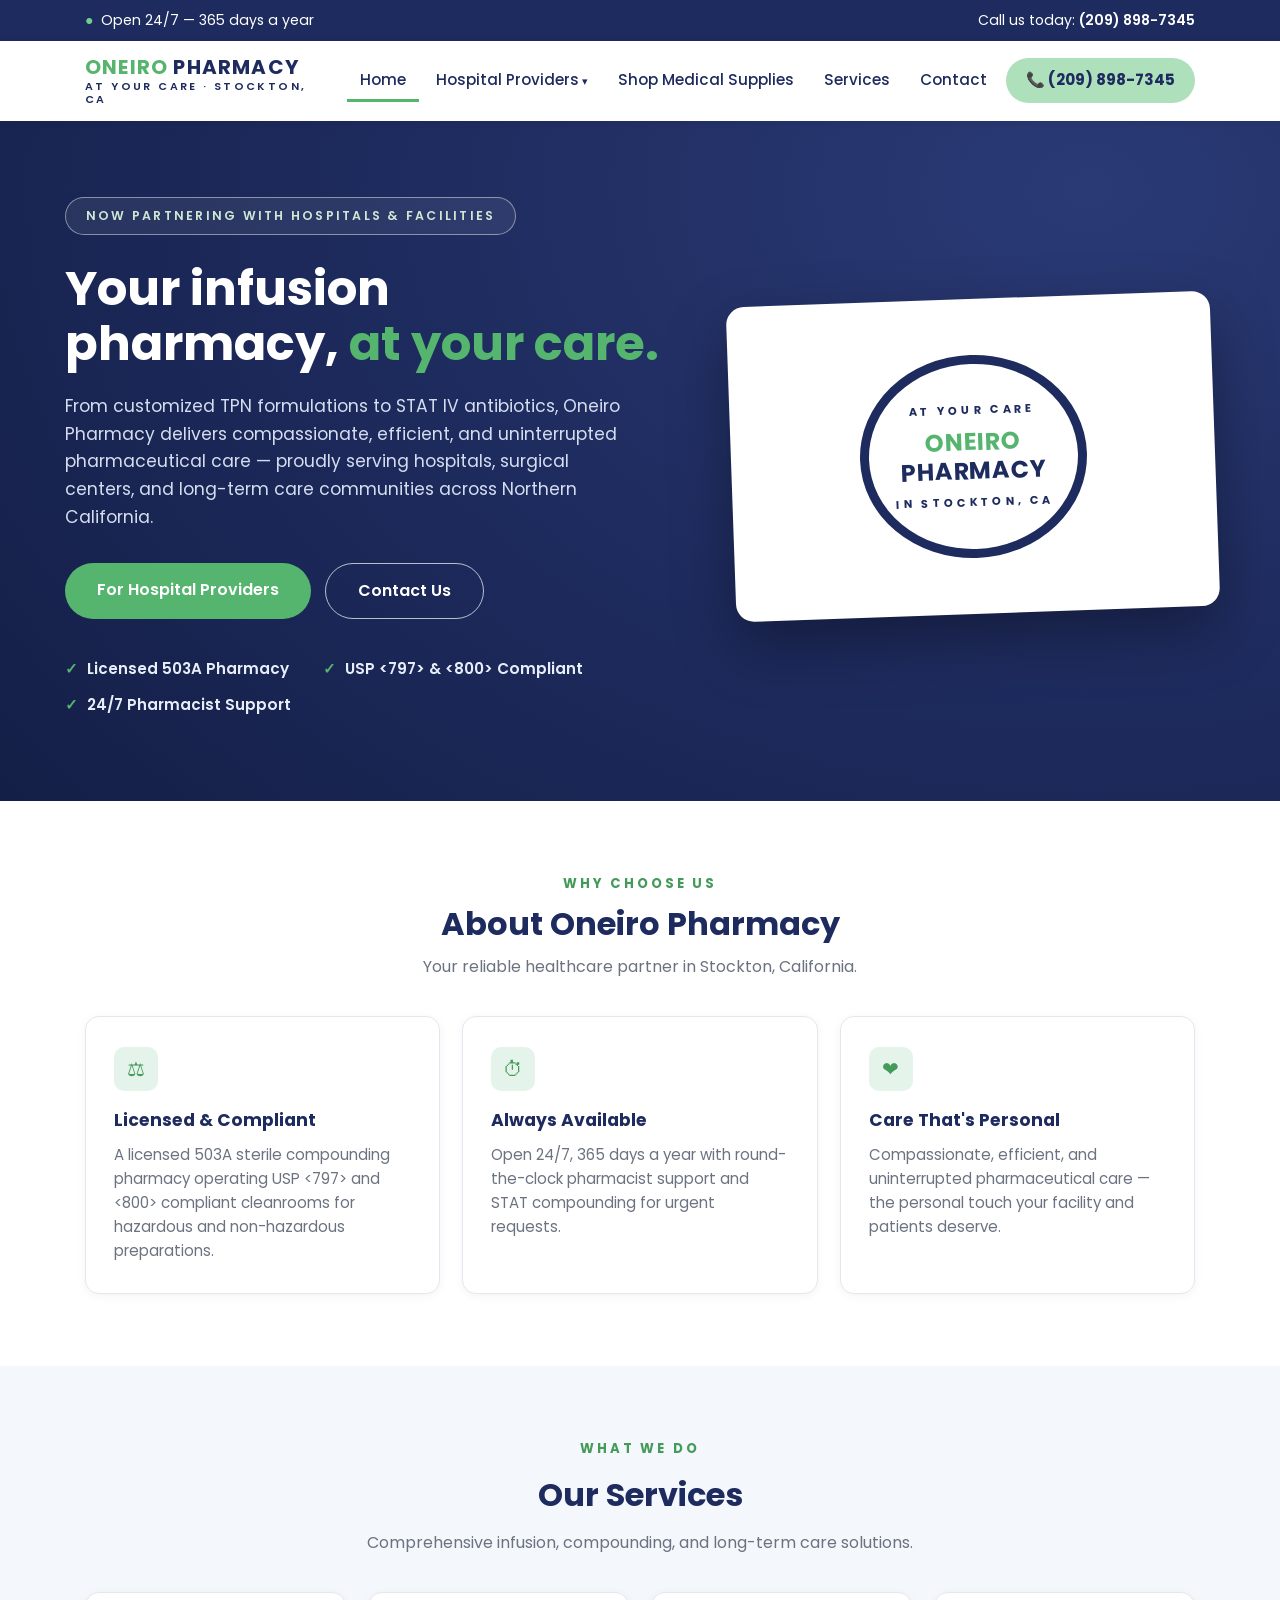
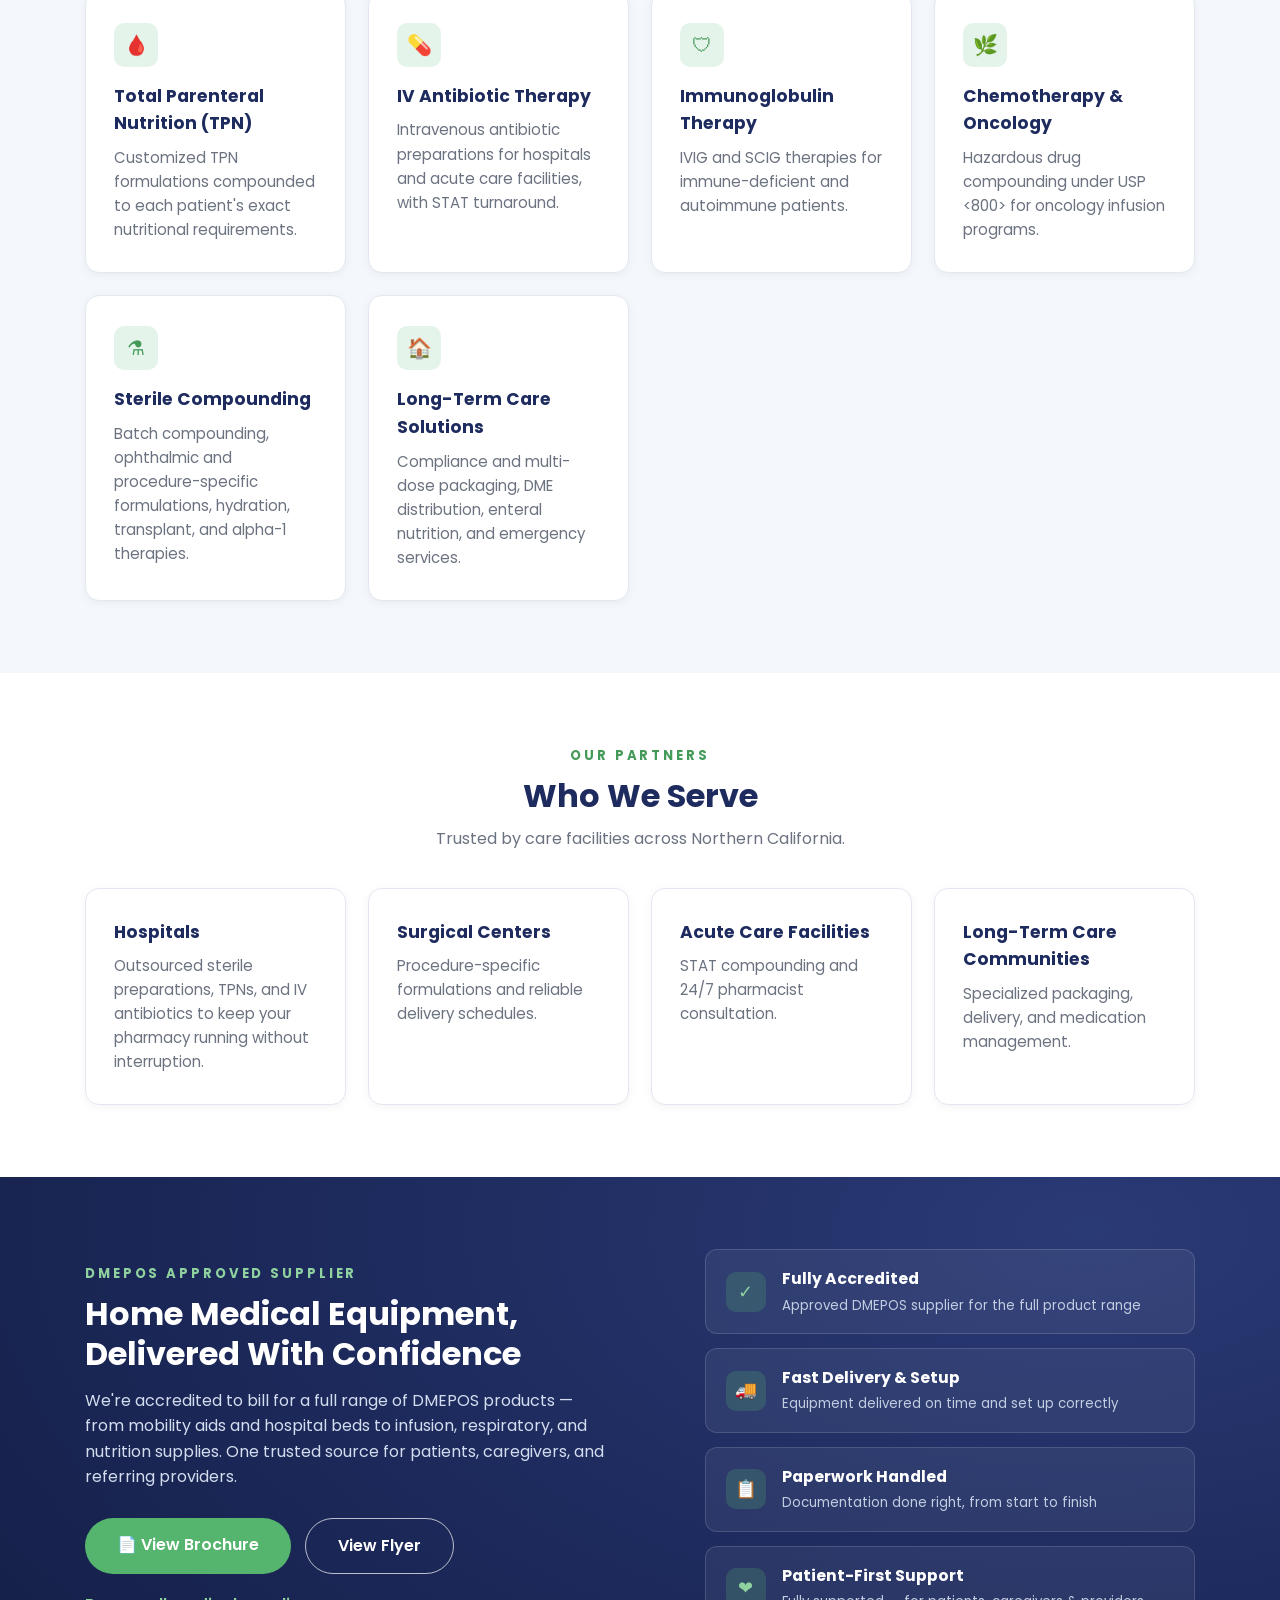
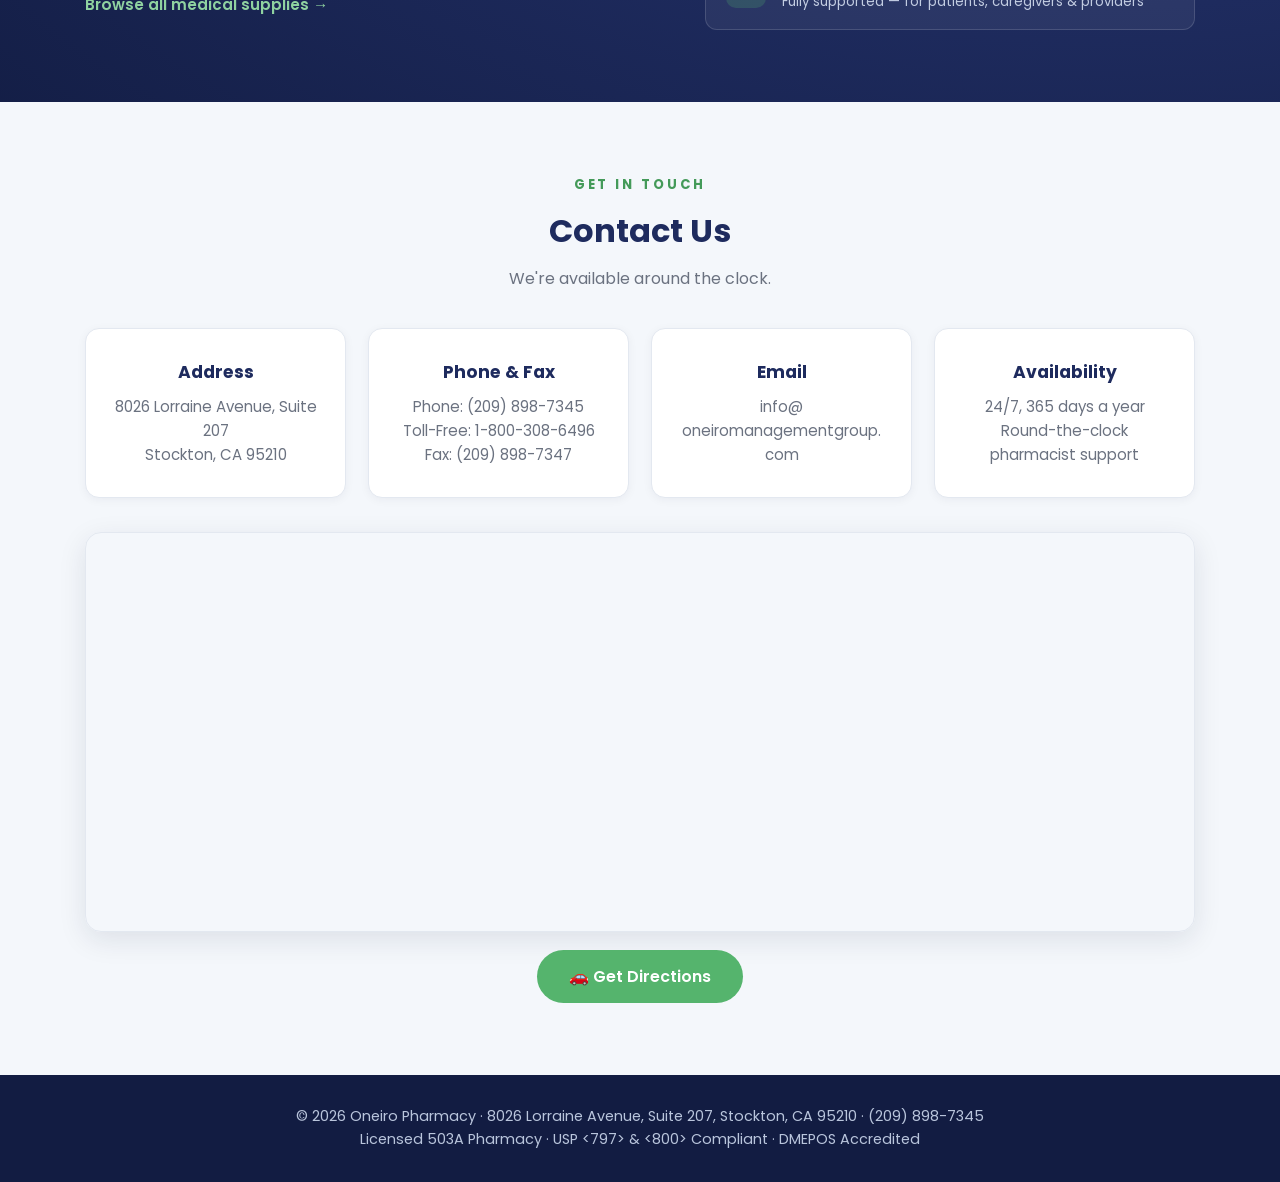
==== commit 1a204e49: "Fix email overflow in contact card and form headers Co-Authored-By: Claude Fable 5 <noreply@anthropi" ====
--- a/index.html
+++ b/index.html
@@ -33,7 +33,6 @@
               <a href="hospital-providers.html?tab=tpn">TPNs</a>
               <a href="hospital-providers.html?tab=iv-antibiotics">IV Antibiotics</a>
               <a href="hospital-providers.html?tab=enteral-formula">Enteral Formula</a>
-              <a href="hospital-providers.html?tab=dme-supplies">DME Supplies</a>
               <a href="hospital-providers.html?tab=infant-formula">Infant Formula</a>
               <a href="hospital-providers.html?tab=pay">Pay Your Bill</a>
             </div>
@@ -185,7 +184,7 @@
         </div>
         <div class="card">
           <h3>Email</h3>
-          <p>info@oneiromanagementgroup.com</p>
+          <p>info@<wbr>oneiromanagementgroup.com</p>
         </div>
         <div class="card">
           <h3>Availability</h3>
--- a/style.css
+++ b/style.css
@@ -413,6 +413,7 @@
 .card p {
   color: var(--gray);
   font-size: 0.94rem;
+  overflow-wrap: anywhere;
 }
 
 /* Alternating section background */
@@ -674,6 +675,17 @@
   background: #eef8f1;
 }
 
+.form-link.highlight {
+  background: var(--green);
+  border-color: var(--green);
+  color: var(--white);
+}
+
+.form-link.highlight:hover {
+  background: var(--green-dark);
+  border-color: var(--green-dark);
+}
+
 .tab-panel .form-links {
   margin: 4px 0 24px;
 }
@@ -842,6 +854,19 @@
   background: #e5f4ea;
 }
 
+.shop-forms {
+  margin-top: 64px;
+  background: var(--white);
+  border: 1px solid #e3e8f0;
+  border-radius: 16px;
+  padding: 40px 34px;
+  box-shadow: 0 2px 10px rgba(19, 28, 63, 0.05);
+}
+
+.shop-forms .guide-h {
+  margin-top: 24px;
+}
+
 .shop-cta {
   margin-top: 64px;
   background: var(--light);
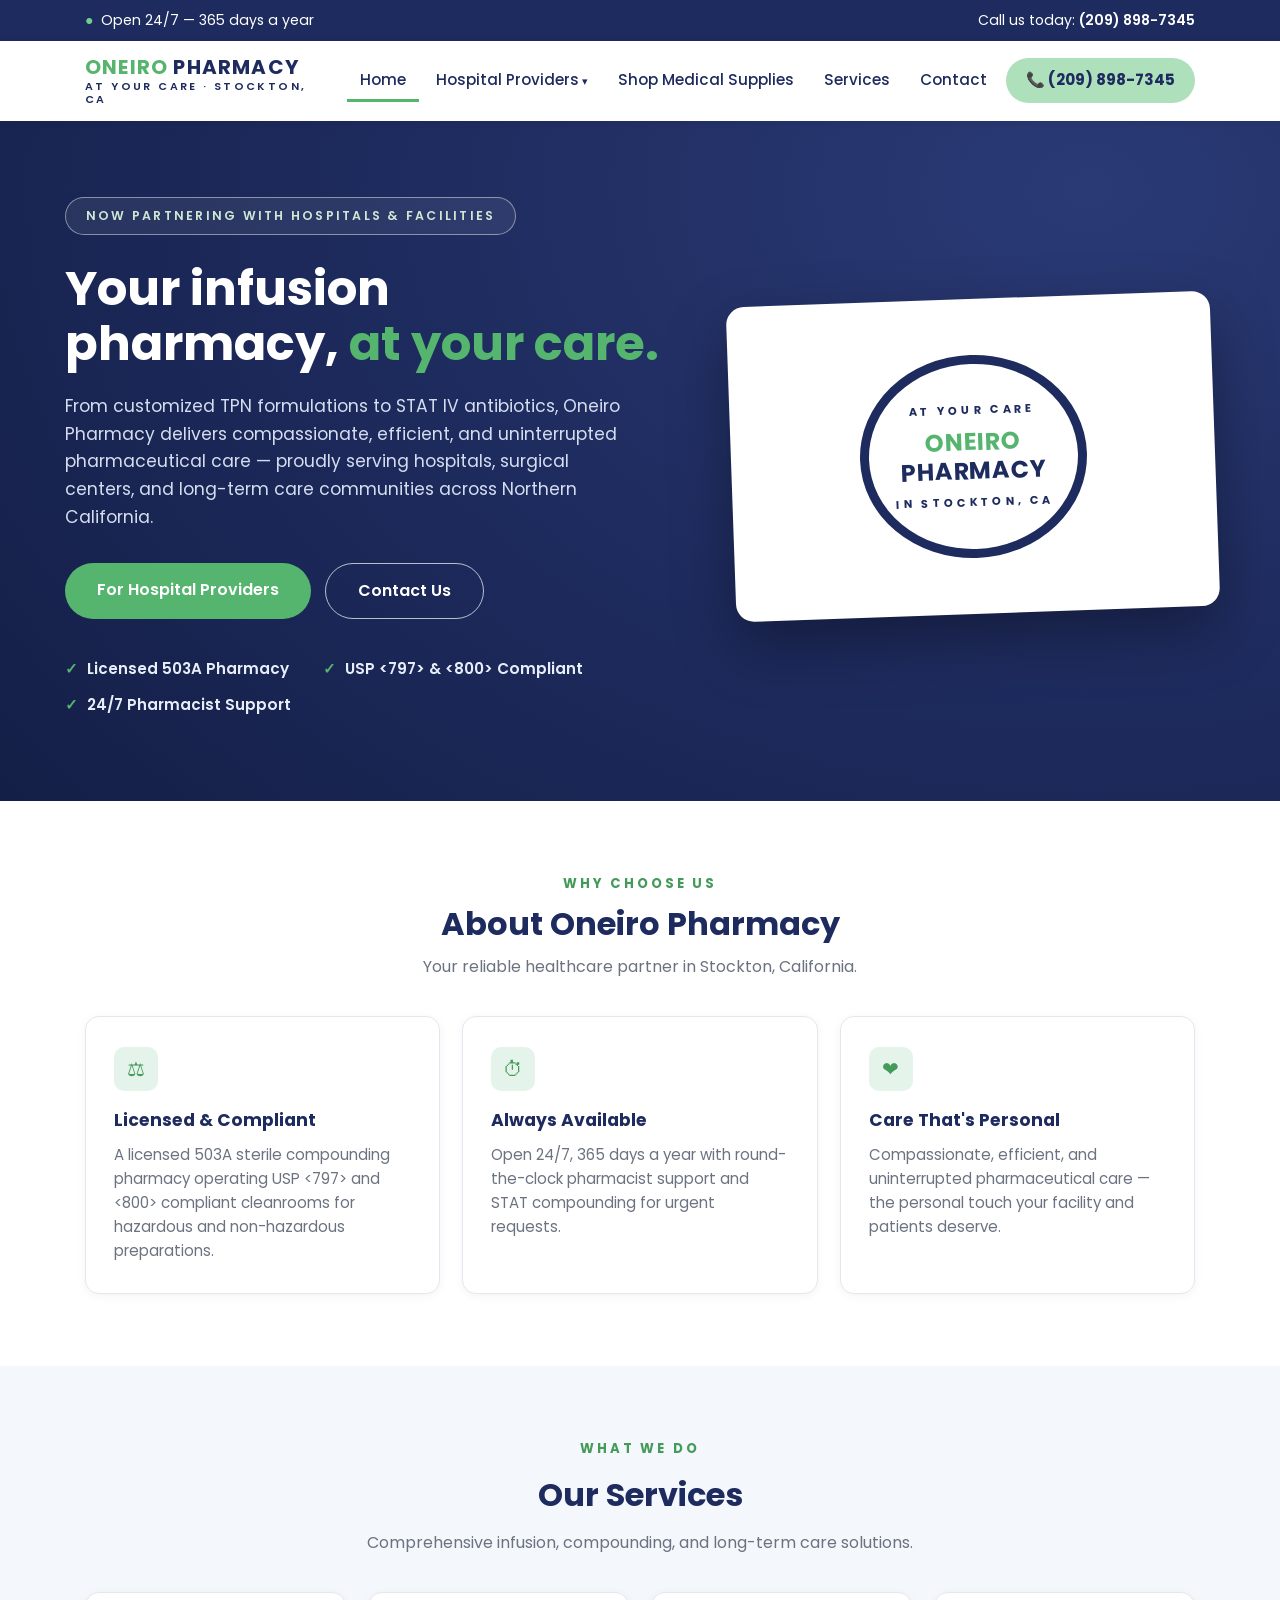
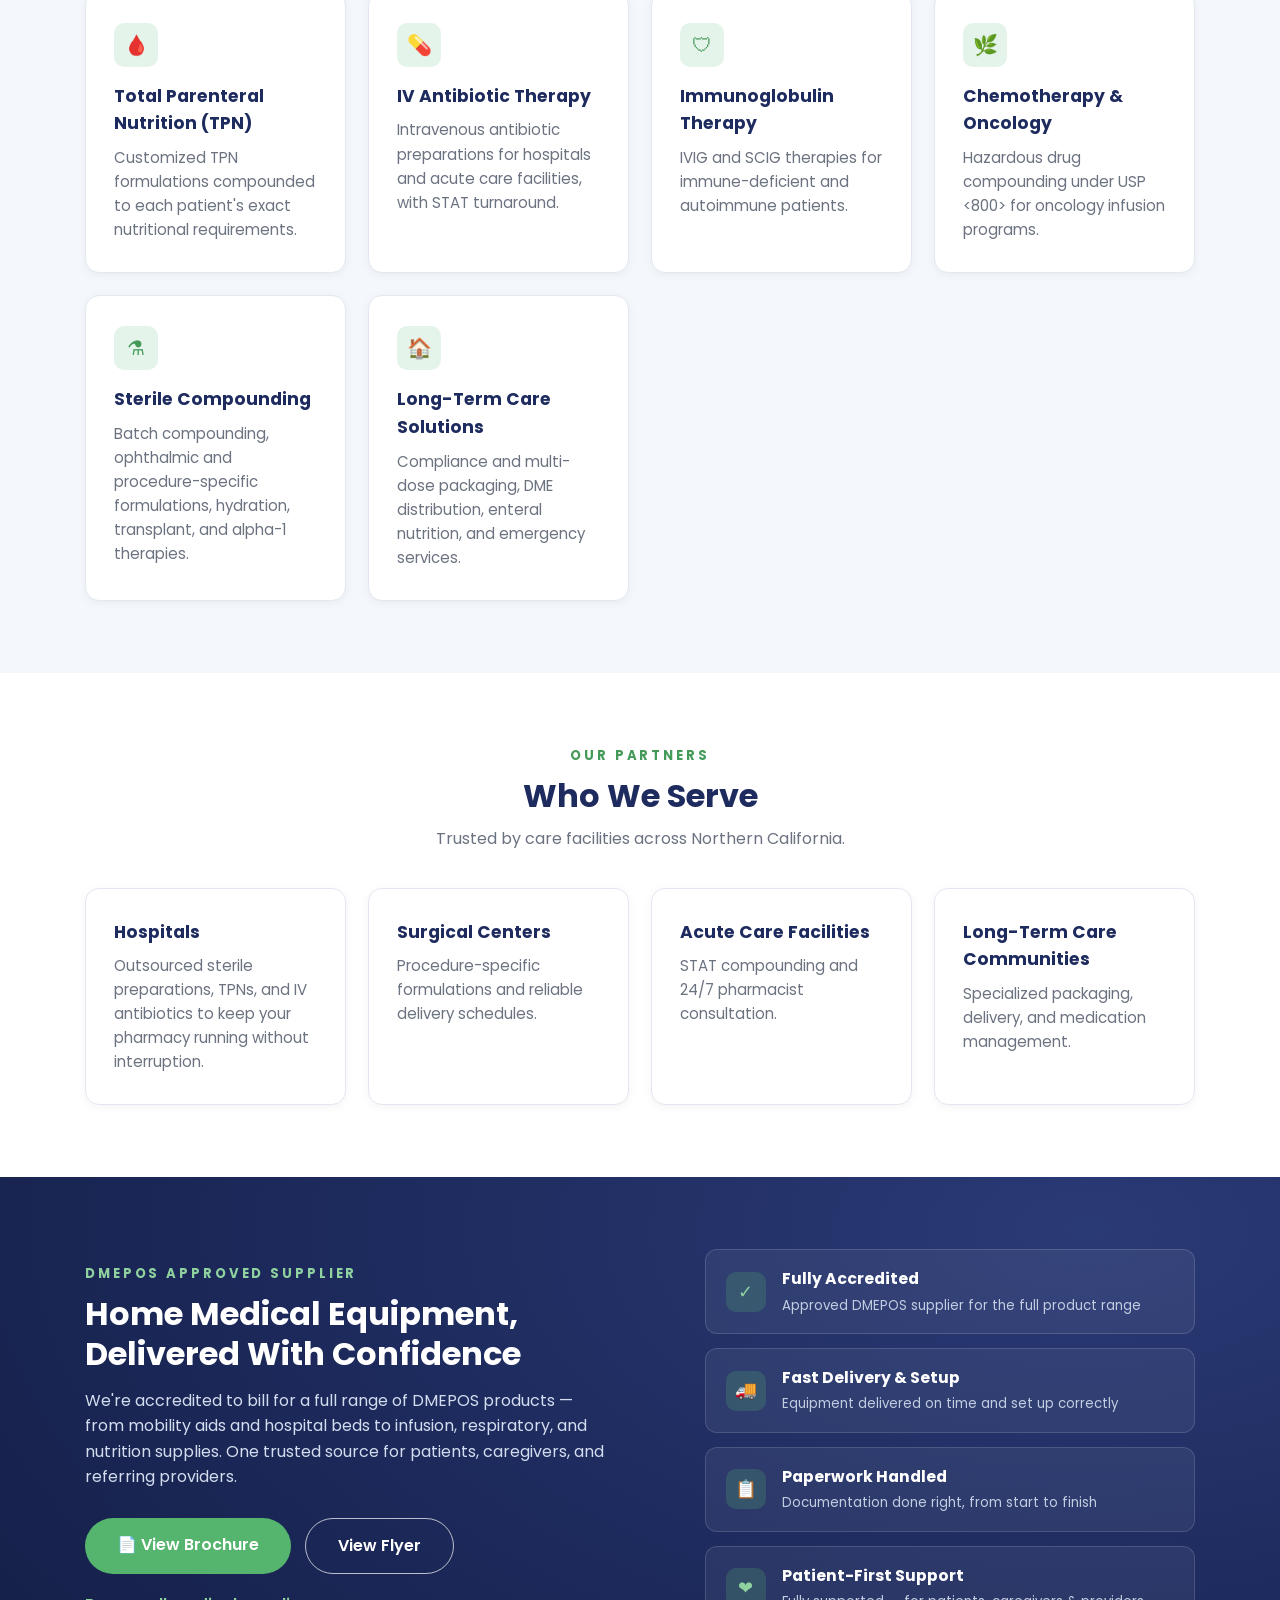
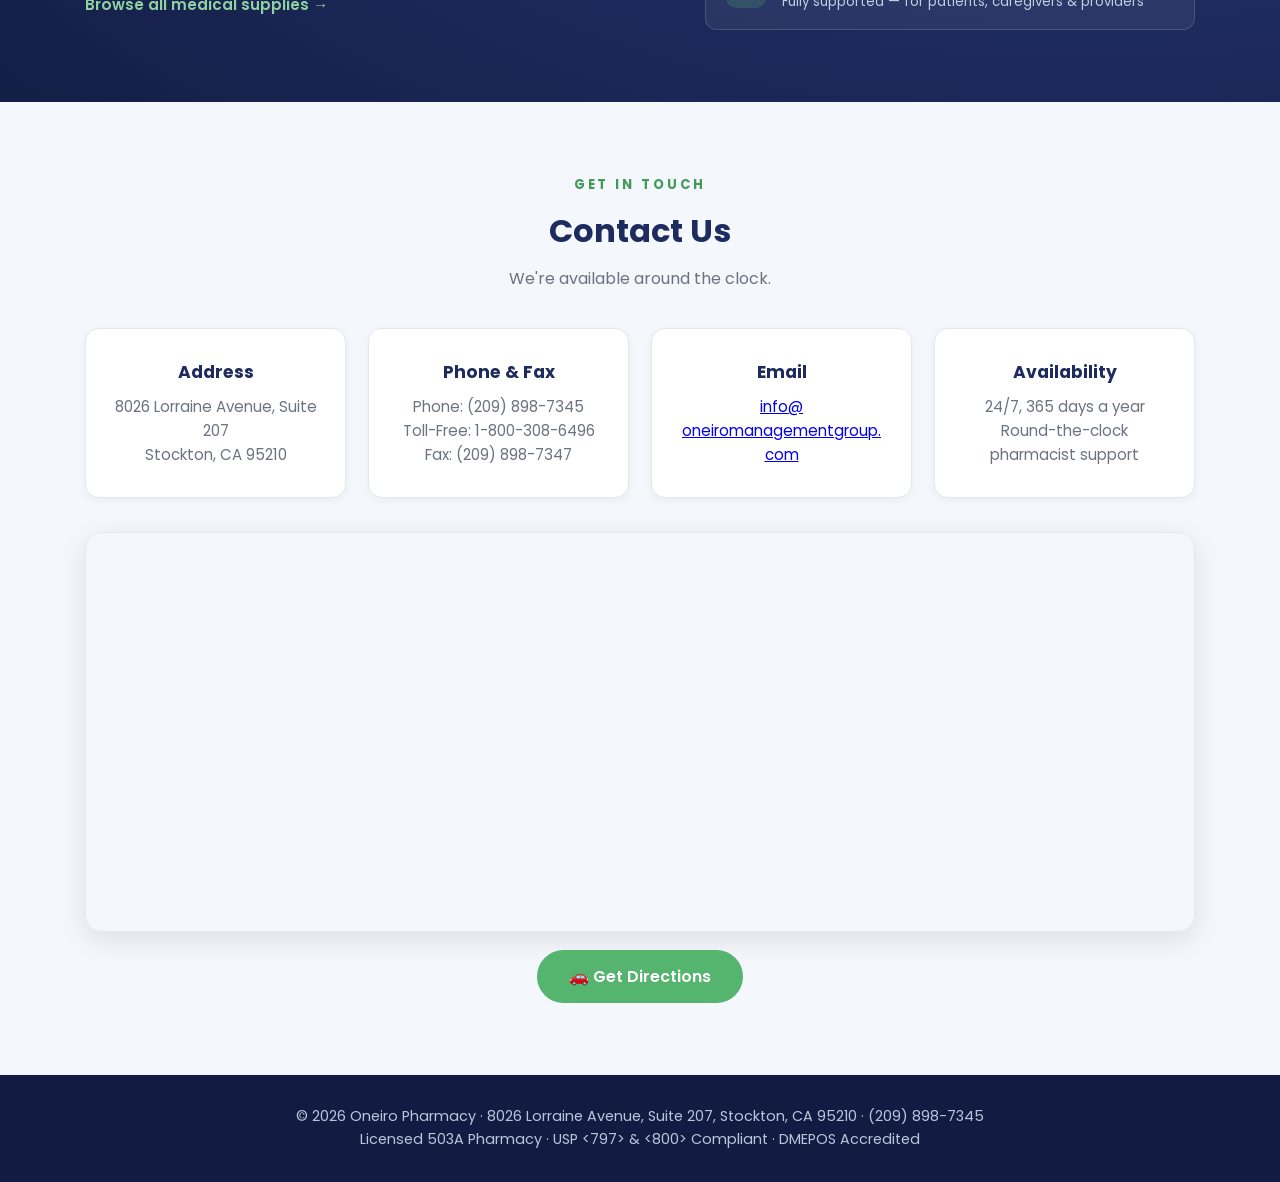
==== commit c12791c4: "Remove Pay Your Bill tab for now Co-Authored-By: Claude Fable 5 <noreply@anthropic.com>" ====
--- a/index.html
+++ b/index.html
@@ -34,7 +34,6 @@
               <a href="hospital-providers.html?tab=iv-antibiotics">IV Antibiotics</a>
               <a href="hospital-providers.html?tab=enteral-formula">Enteral Formula</a>
               <a href="hospital-providers.html?tab=infant-formula">Infant Formula</a>
-              <a href="hospital-providers.html?tab=pay">Pay Your Bill</a>
             </div>
           </li>
           <li><a href="shop.html">Shop Medical Supplies</a></li>
@@ -184,7 +183,7 @@
         </div>
         <div class="card">
           <h3>Email</h3>
-          <p>info@<wbr>oneiromanagementgroup.com</p>
+          <p><a class="email-link" href="mailto:info@oneiromanagementgroup.com">info@<wbr>oneiromanagementgroup.com</a></p>
         </div>
         <div class="card">
           <h3>Availability</h3>
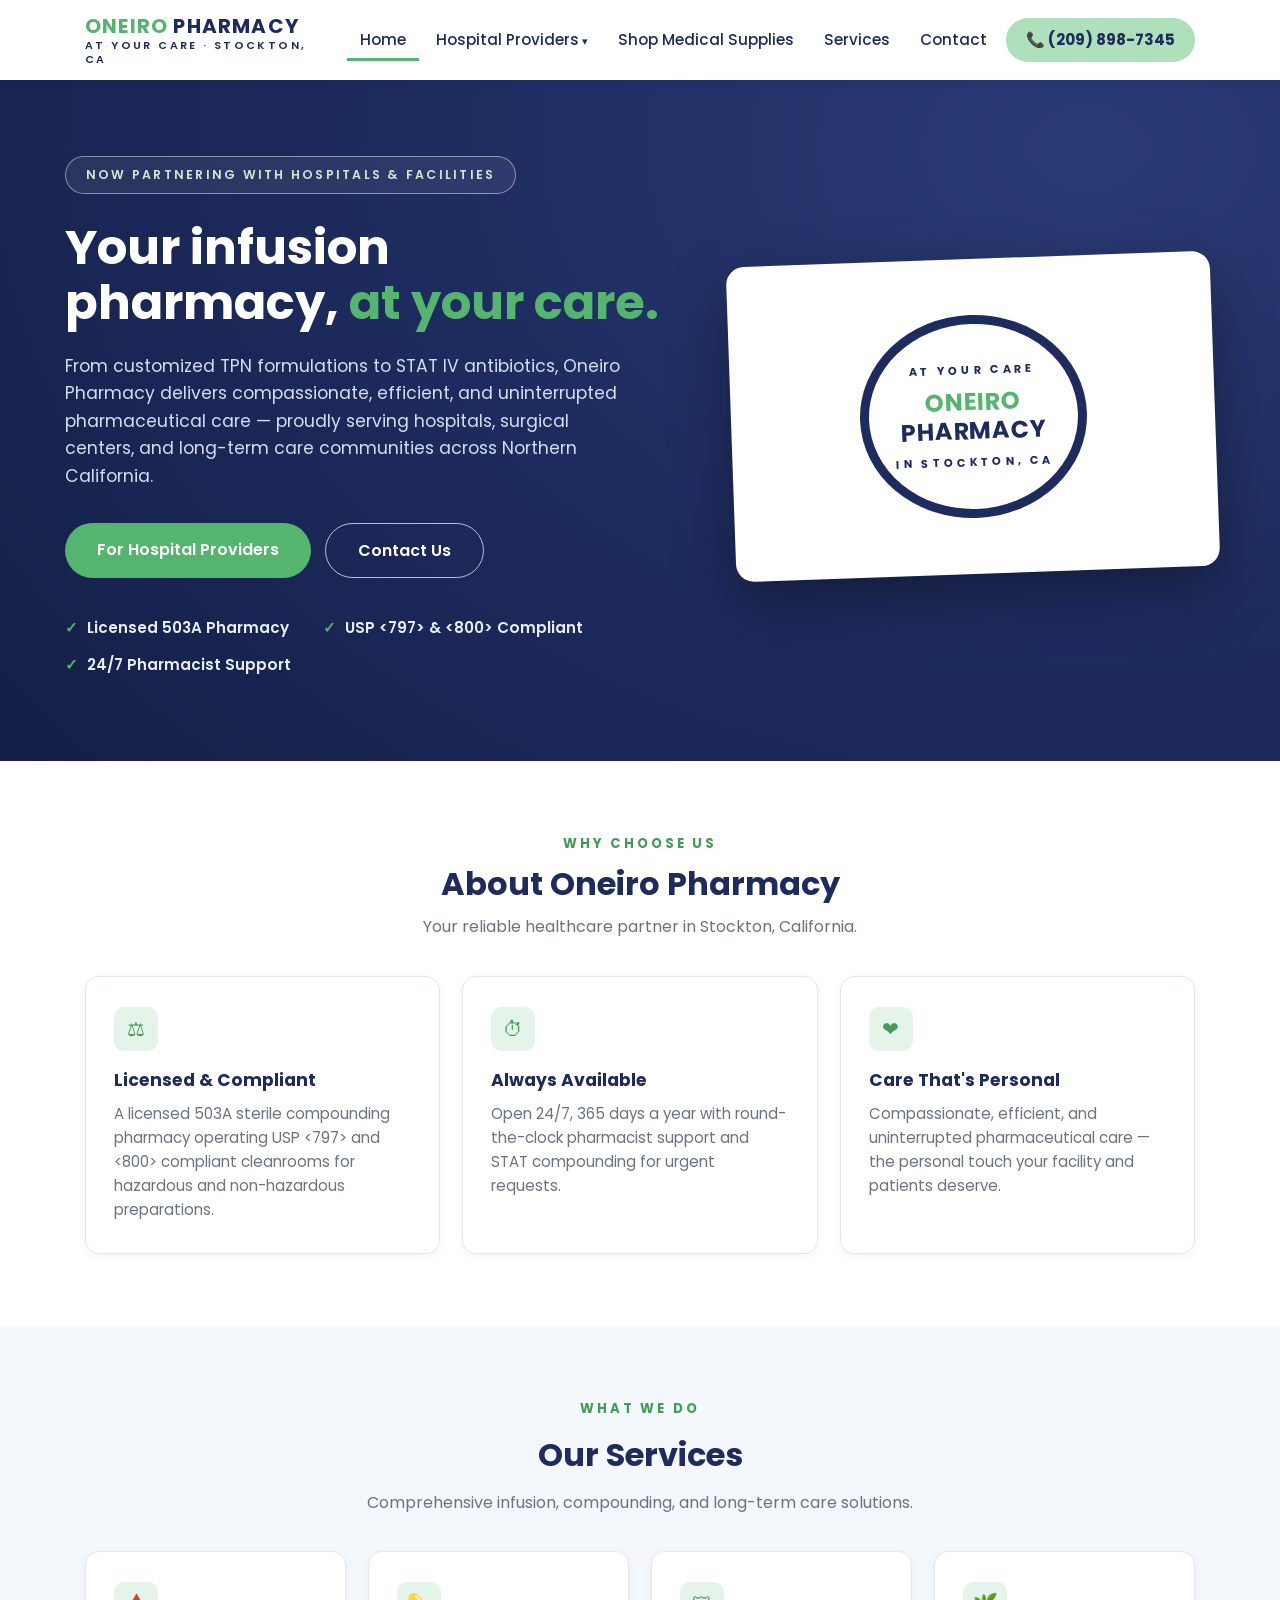
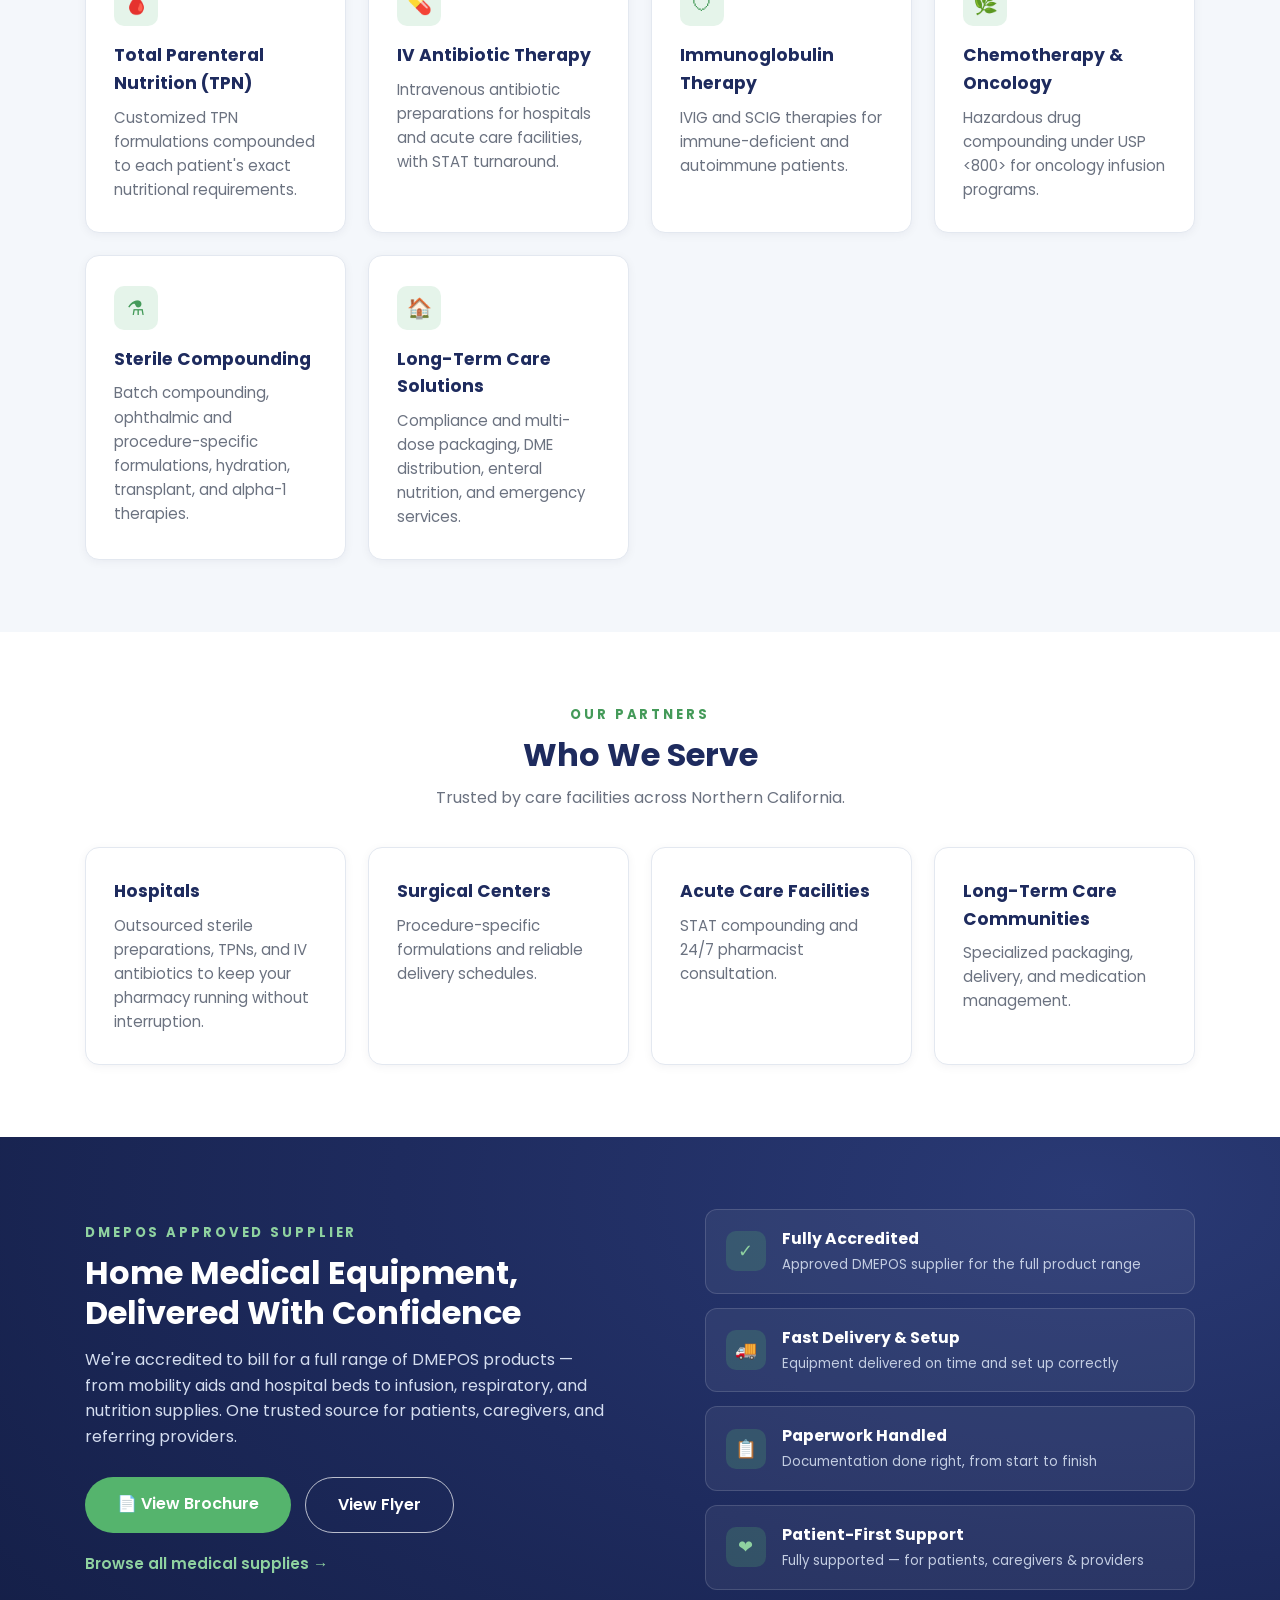
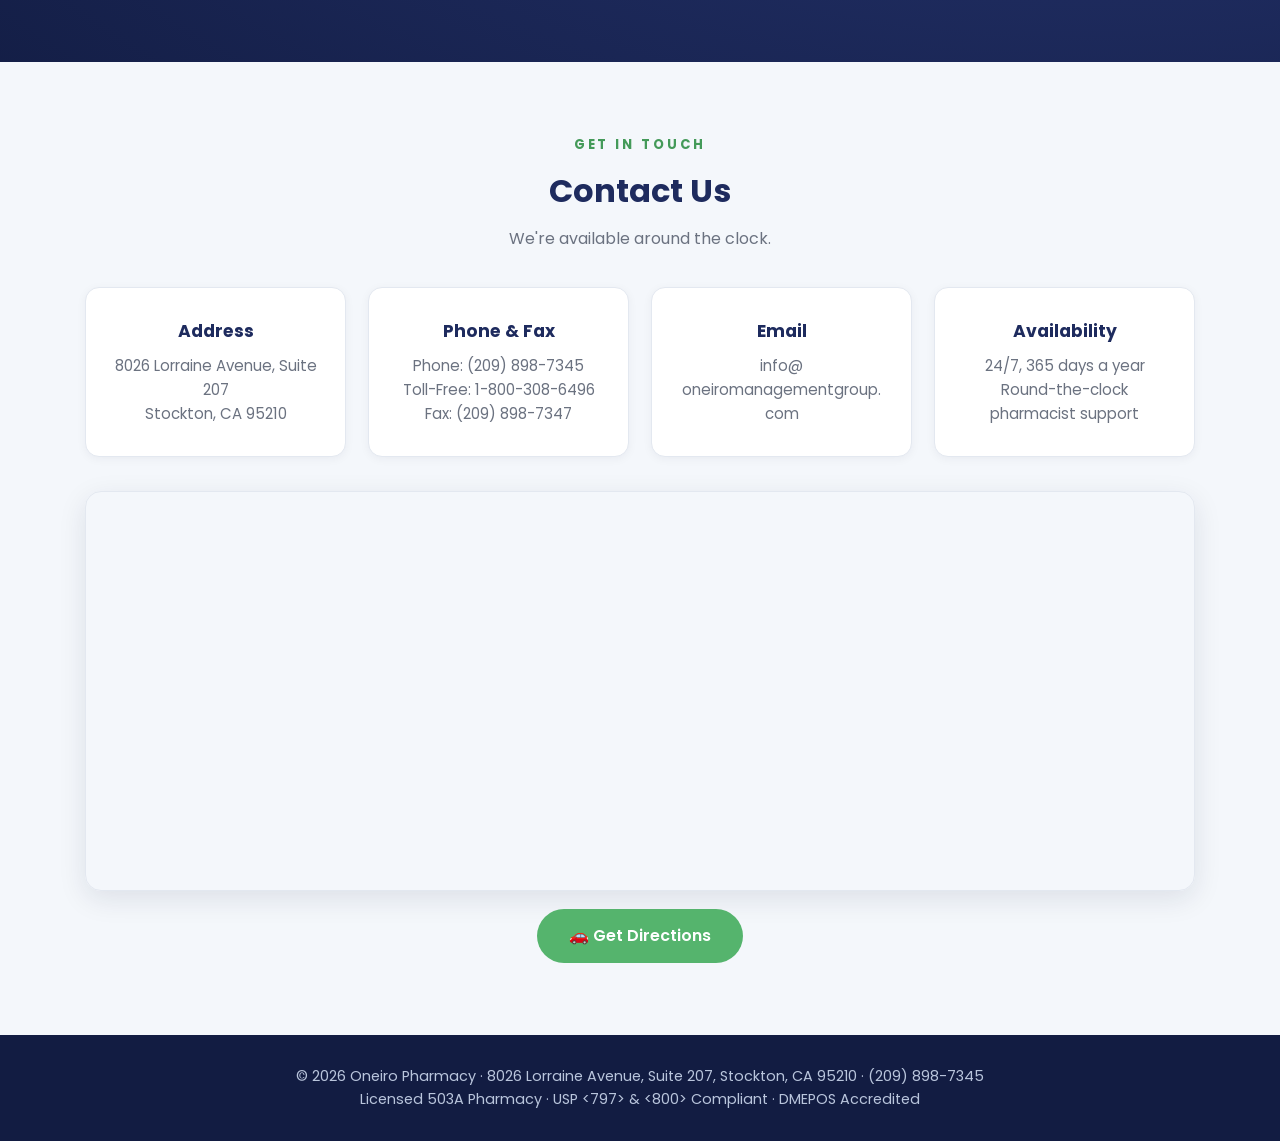
==== commit e1f32a3b: "Remove top info bar (Open 24/7 / Call us today) from all pages Also drops the now-unused .topbar CSS" ====
--- a/index.html
+++ b/index.html
@@ -10,14 +10,6 @@
   <link rel="stylesheet" href="style.css">
 </head>
 <body>
-
-  <div class="topbar">
-    <div class="inner">
-      <div><span class="dot">●</span>Open 24/7 — 365 days a year</div>
-      <div>Call us today: <strong>(209) 898-7345</strong></div>
-    </div>
-  </div>
-
   <header>
     <div class="nav-wrap">
       <a class="logo" href="index.html">
--- a/style.css
+++ b/style.css
@@ -27,33 +27,6 @@
   color: var(--ink);
   background: var(--bg);
   line-height: 1.6;
-}
-
-/* ===== Top info bar ===== */
-.topbar {
-  background: var(--navy);
-  color: var(--white);
-  font-size: 0.88rem;
-}
-
-.topbar .inner {
-  max-width: 1150px;
-  margin: 0 auto;
-  padding: 9px 20px;
-  display: flex;
-  justify-content: space-between;
-  align-items: center;
-  gap: 12px;
-  flex-wrap: wrap;
-}
-
-.topbar .dot {
-  color: #6fd08c;
-  margin-right: 7px;
-}
-
-.topbar strong {
-  font-weight: 600;
 }
 
 /* ===== Header / Nav ===== */
@@ -416,6 +389,17 @@
   overflow-wrap: anywhere;
 }
 
+.email-link {
+  color: var(--gray);
+  text-decoration: none;
+  overflow-wrap: anywhere;
+}
+
+.email-link:hover {
+  color: var(--green-dark);
+  text-decoration: underline;
+}
+
 /* Alternating section background */
 .band {
   background: #f4f7fb;
@@ -1078,8 +1062,4 @@
     flex-wrap: wrap;
     justify-content: center;
   }
-
-  .topbar .inner {
-    justify-content: center;
-  }
-}
+}
